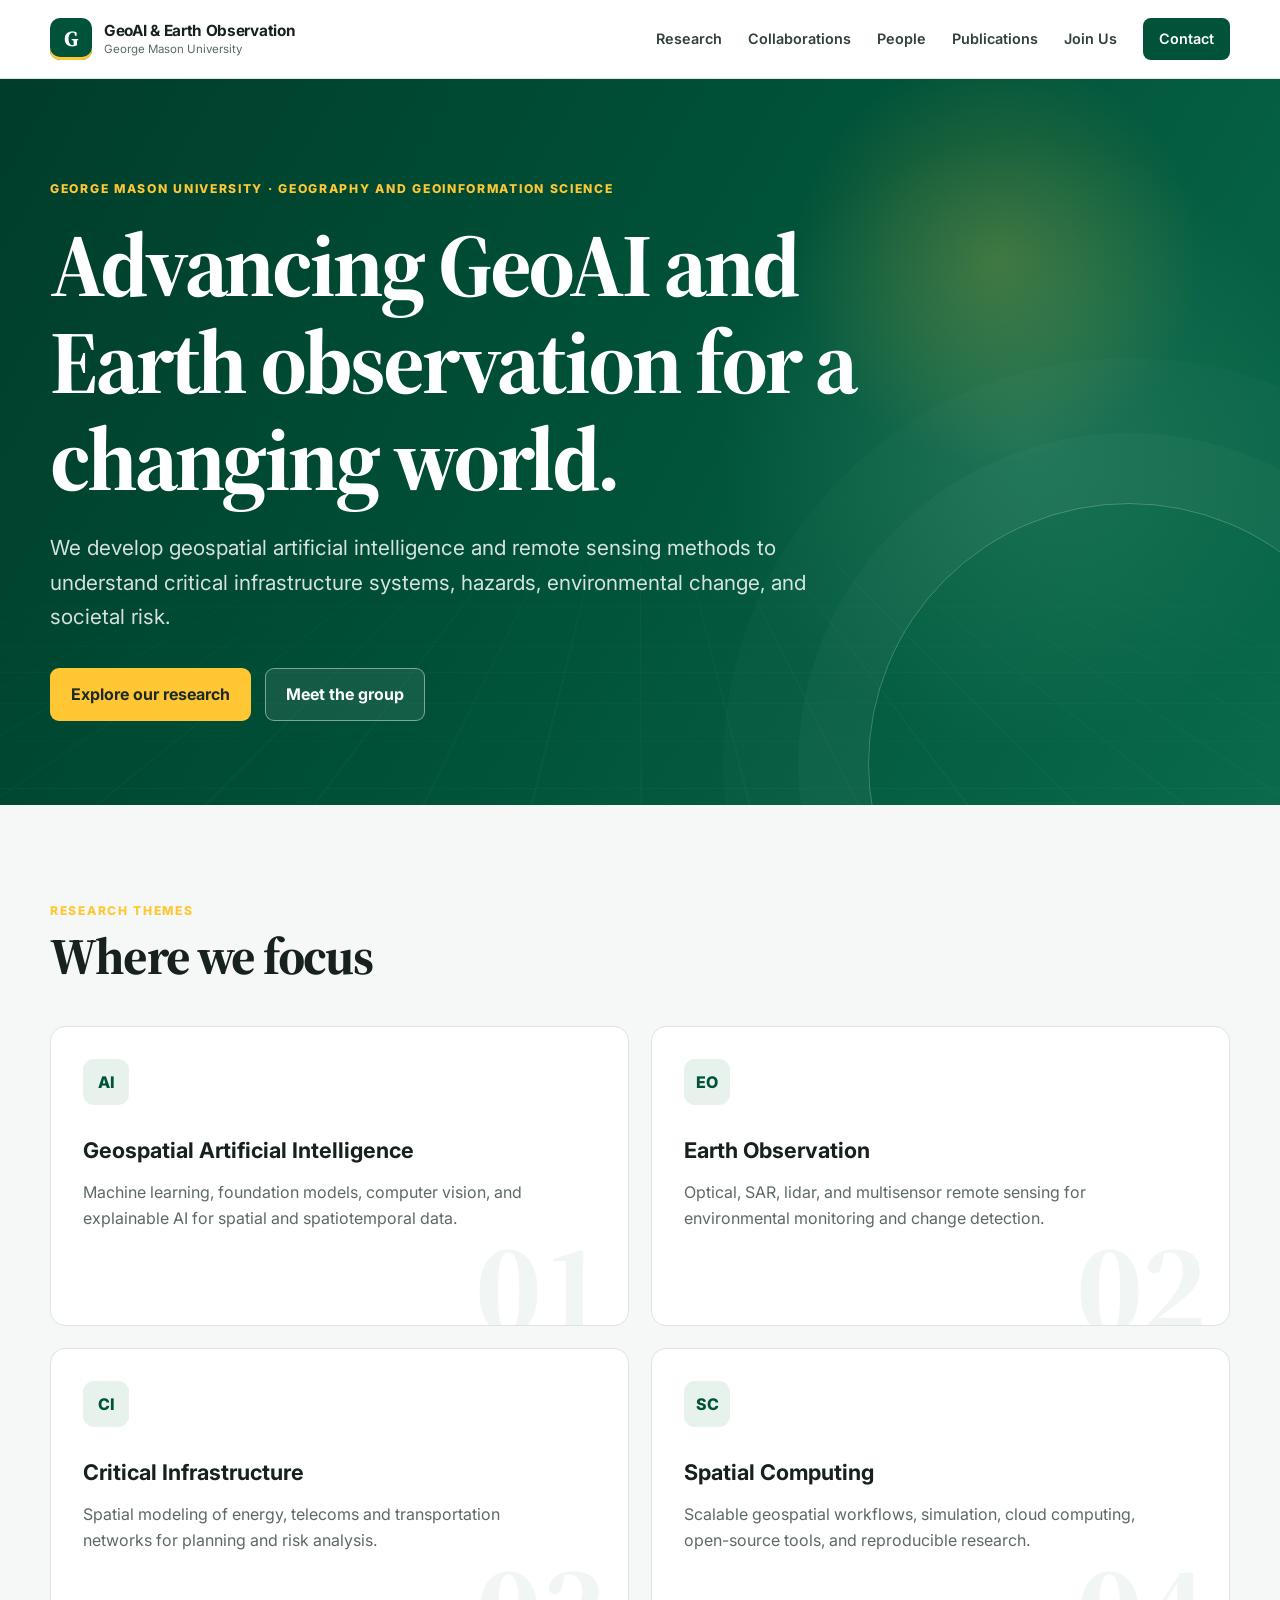
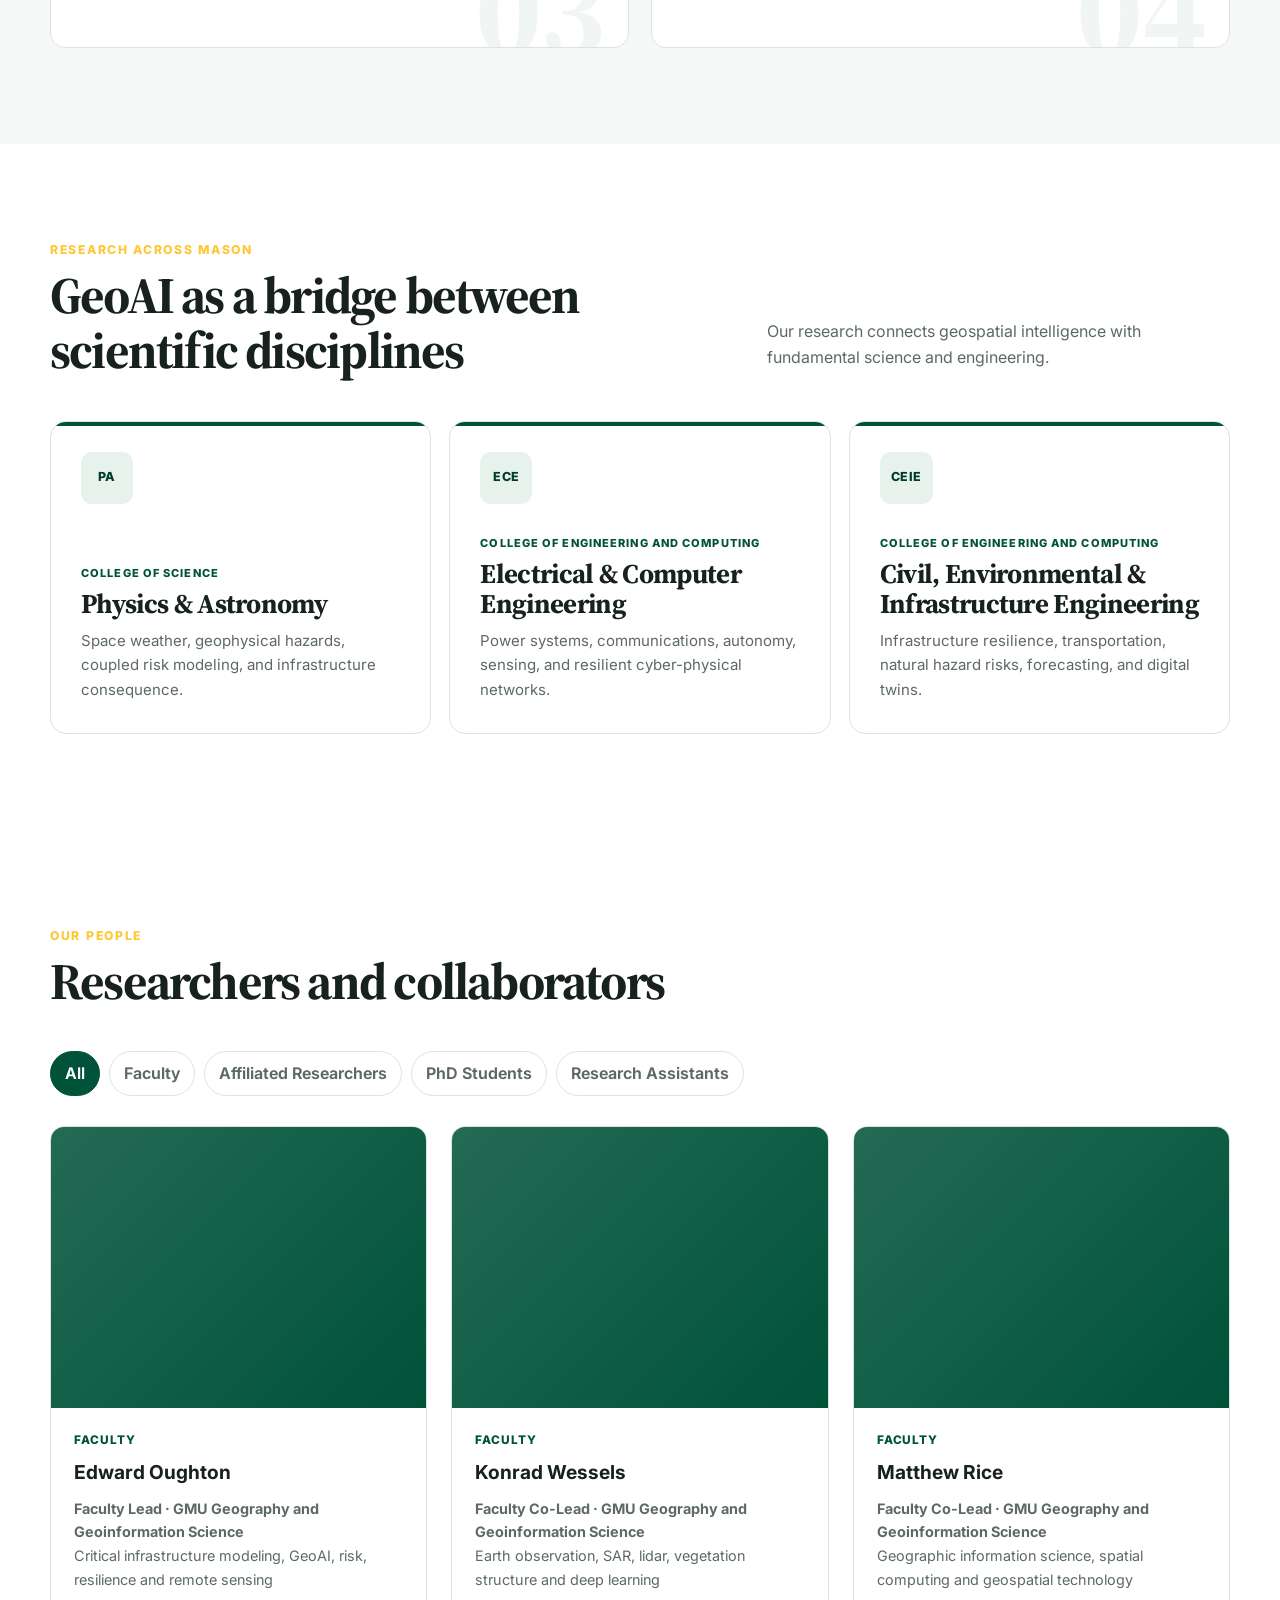
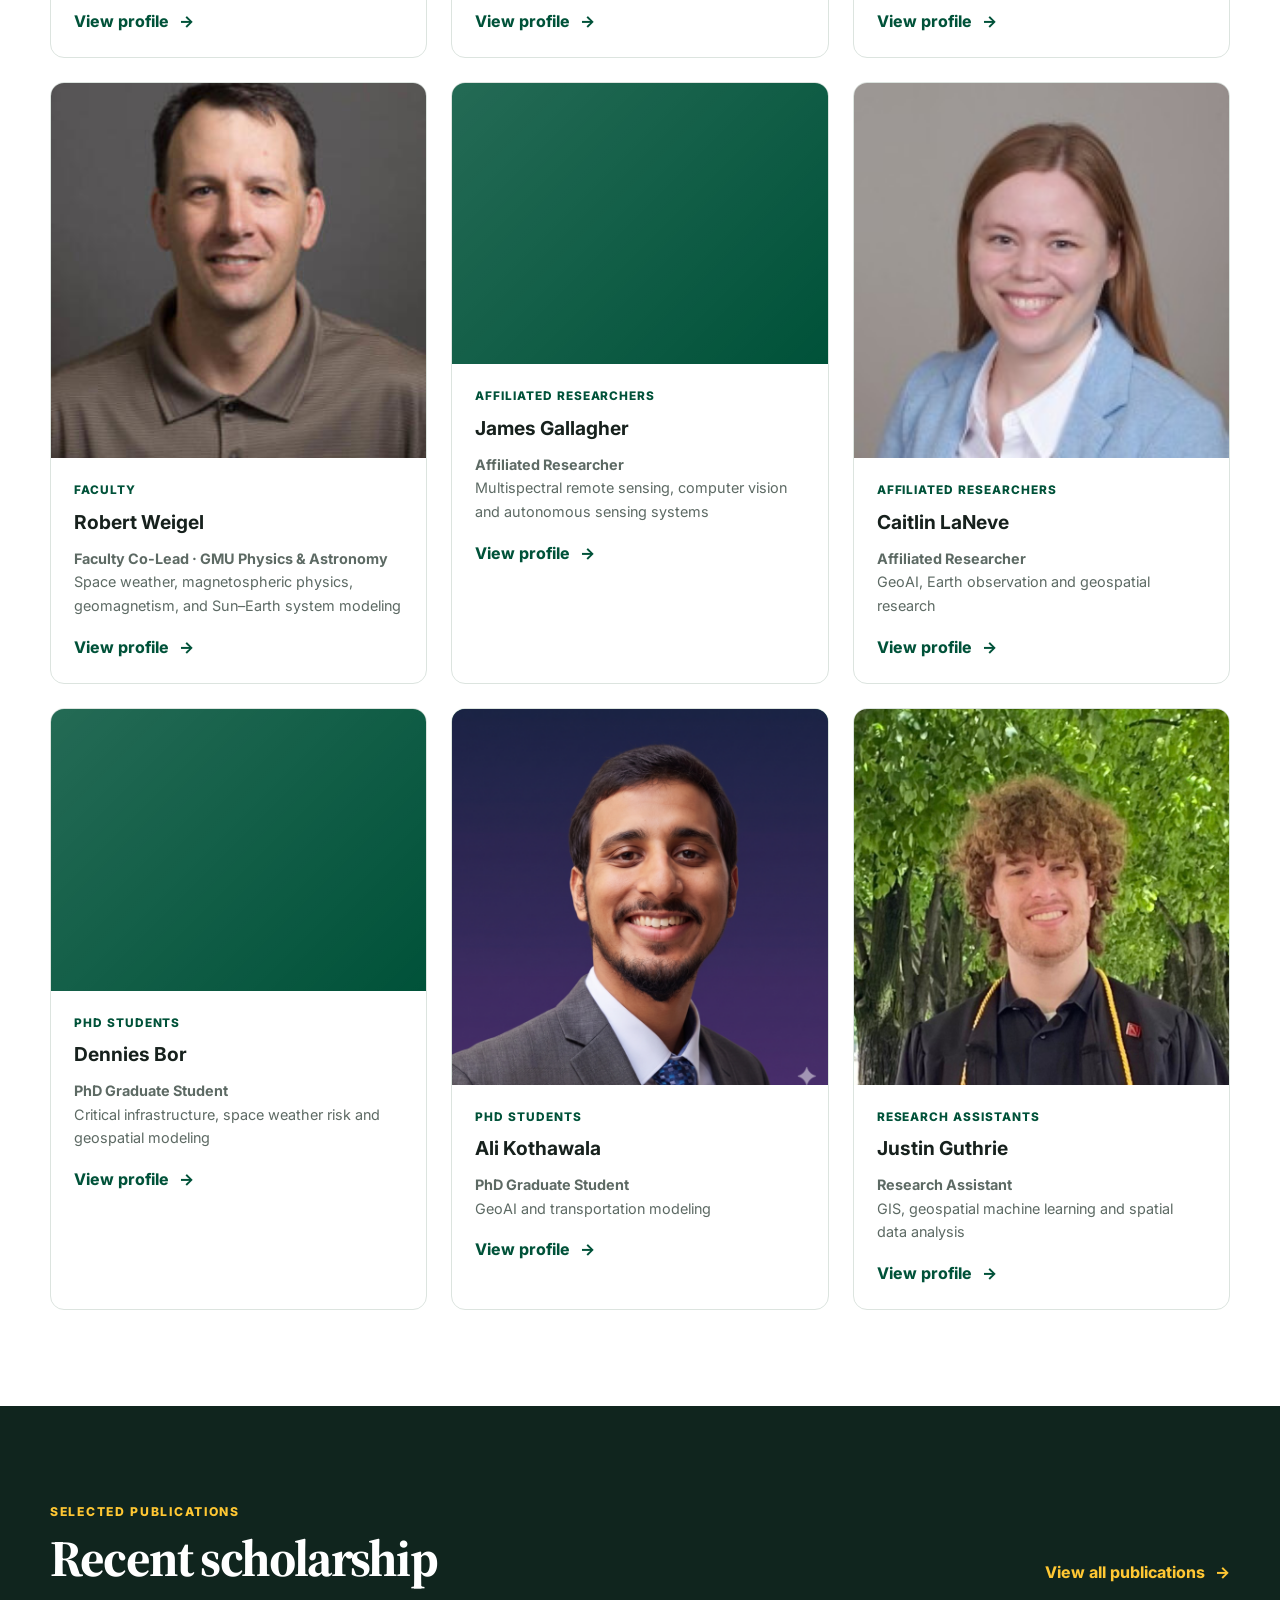
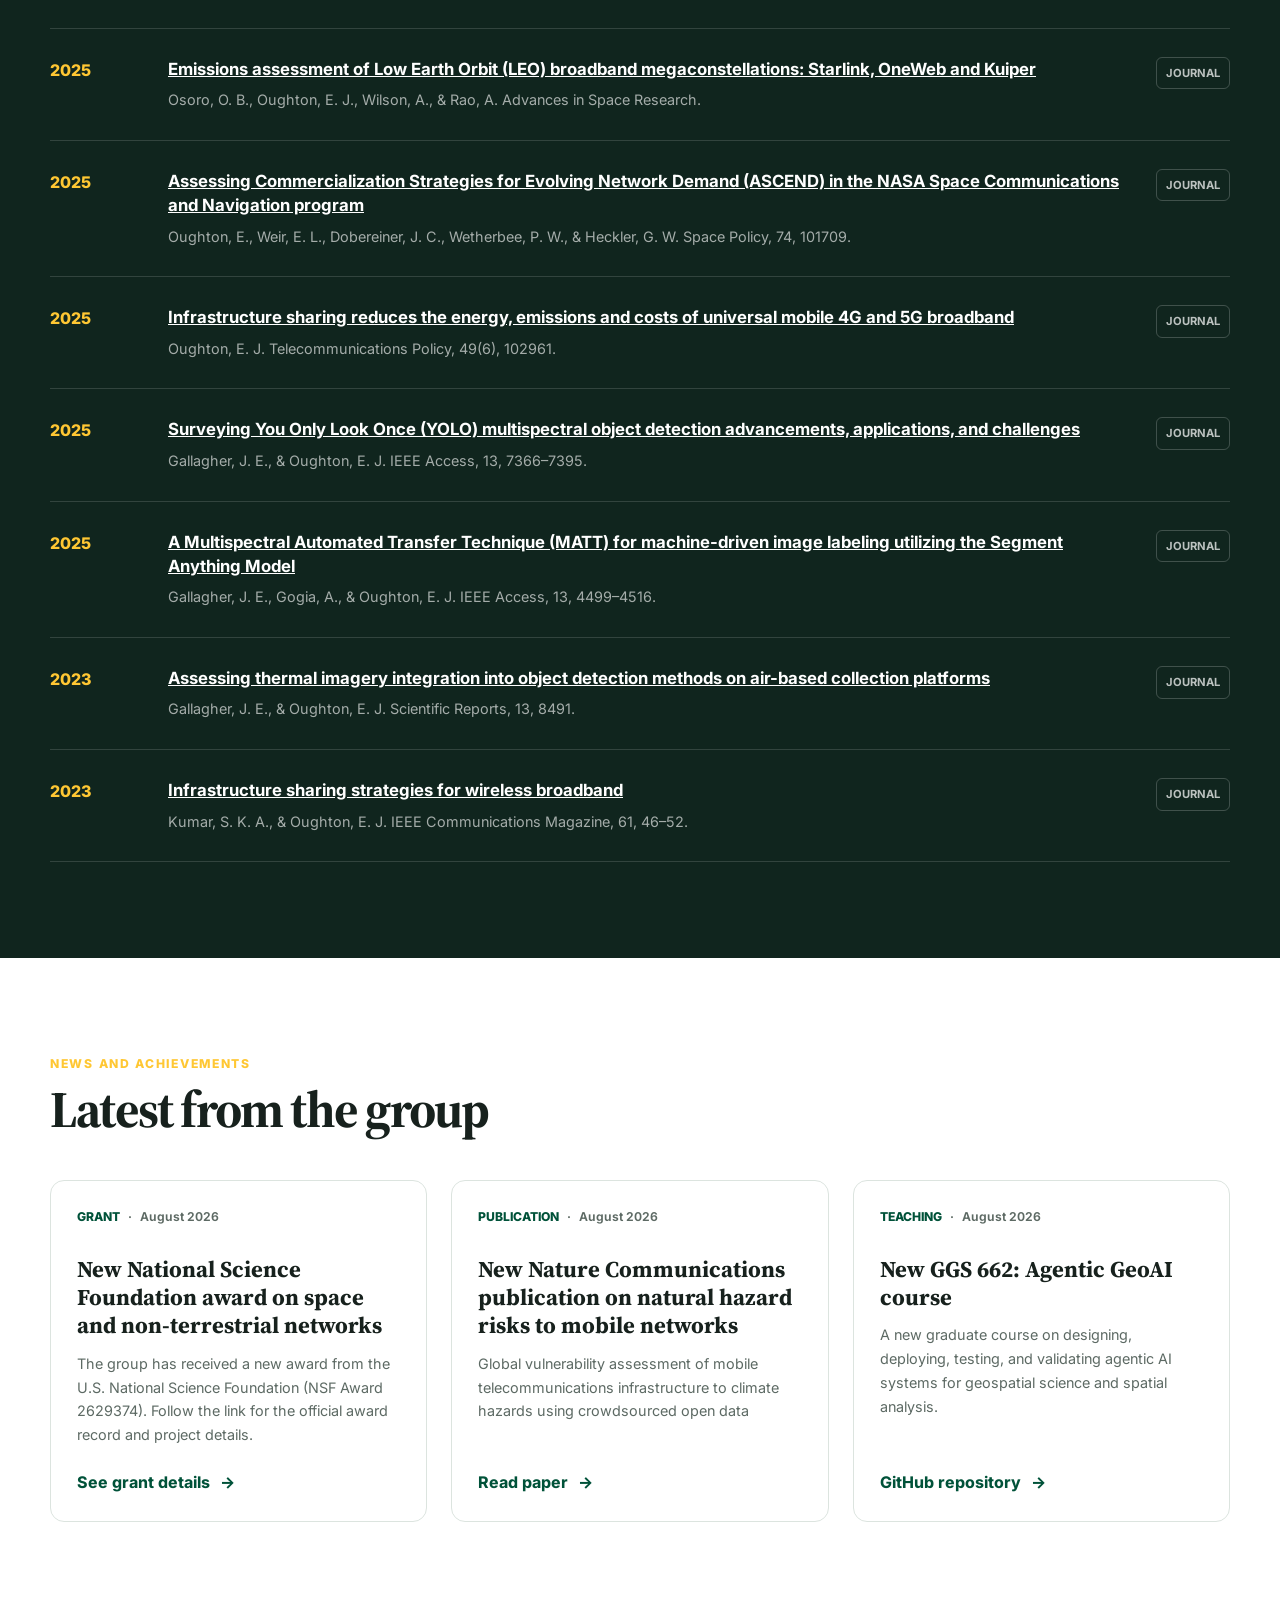
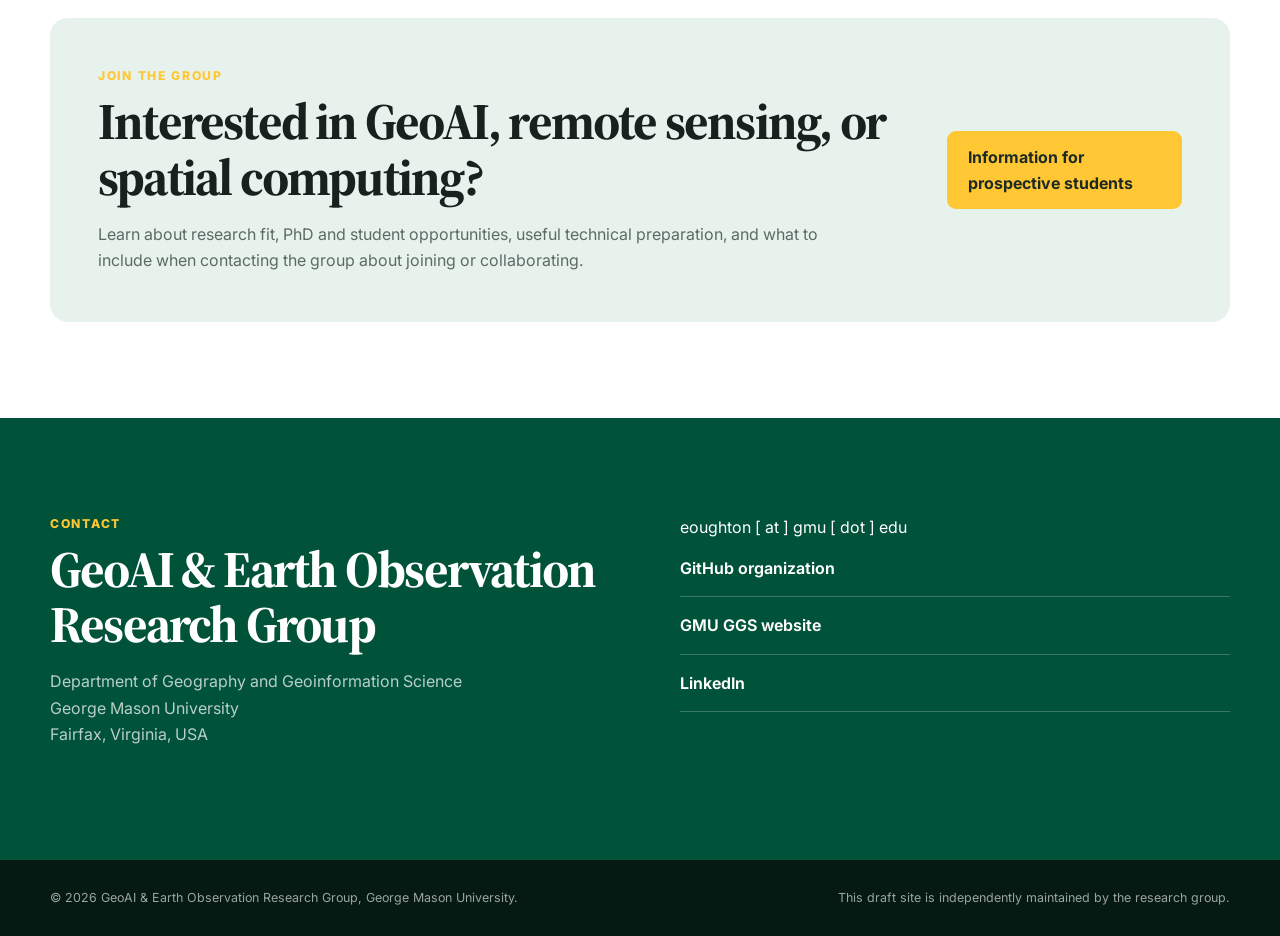
==== index.html @ 23104df9 "Add contents" ====
<!doctype html>
<html lang="en">
<head>
  <meta charset="utf-8">
  <meta name="viewport" content="width=device-width, initial-scale=1">
  <meta name="description" content="The GeoAI and Earth Observation Research Group at George Mason University develops geospatial artificial intelligence and remote sensing methods for societally important challenges.">
  <meta name="theme-color" content="#005239">
  <title>GMU GeoAI & Earth Observation Research Group</title>
  <link rel="preconnect" href="https://fonts.googleapis.com">
  <link rel="preconnect" href="https://fonts.gstatic.com" crossorigin>
  <link href="https://fonts.googleapis.com/css2?family=Inter:wght@400;500;600;700;800&family=Source+Serif+4:opsz,wght@8..60,600;8..60,700&display=swap" rel="stylesheet">
  <link rel="stylesheet" href="assets/css/styles.css">
  <script defer src="assets/js/data.js"></script>
  <script defer src="assets/js/main.js"></script>
</head>
<body>
  <a class="skip-link" href="#main-content">Skip to content</a>

  <header class="site-header">
    <div class="container nav-wrap">
      <a class="brand" href="#top" aria-label="GeoAI and Earth Observation Research Group home">
        <span class="brand-mark" aria-hidden="true">G</span>
        <span class="brand-text">
          <strong>GeoAI & Earth Observation</strong>
          <small>George Mason University</small>
        </span>
      </a>

      <button class="menu-button" aria-expanded="false" aria-controls="site-navigation">
        <span class="sr-only">Toggle navigation</span>
        <span></span><span></span><span></span>
      </button>

      <nav id="site-navigation" class="site-nav" aria-label="Primary navigation">
        <a href="#research">Research</a>
        <a href="#collaborations">Collaborations</a>
        <a href="#people">People</a>
        <a href="#publications">Publications</a>
        <a href="join.html">Join Us</a>
        <a class="nav-cta" href="#contact">Contact</a>
      </nav>
    </div>
  </header>

  <main id="main-content">
    <section id="top" class="hero">
      <div class="hero-grid"></div>
      <div class="container hero-content">
        <div class="eyebrow">George Mason University · Geography and Geoinformation Science</div>
        <h1>Advancing GeoAI and Earth observation for a changing world.</h1>
        <p class="hero-copy">
          We develop geospatial artificial intelligence and remote sensing methods
          to understand critical infrastructure systems, hazards, environmental change, and societal risk.
        </p>
        <div class="hero-actions">
          <a class="button button-primary" href="#research">Explore our research</a>
          <a class="button button-secondary" href="#people">Meet the group</a>
        </div>
      </div>
    </section>

    <section id="research" class="section section-tinted">
      <div class="container">
        <div class="section-heading">
          <div>
            <div class="section-kicker">Research themes</div>
            <h2>Where we focus</h2>
          </div>
        </div>
        <div class="card-grid research-grid" id="research-grid"></div>
      </div>
    </section>

    <section id="collaborations" class="section collaboration-gateway">
      <div class="container">
        <div class="section-heading">
          <div>
            <div class="section-kicker">Research across Mason</div>
            <h2>GeoAI as a bridge between scientific disciplines</h2>
          </div>
          <p>Our research connects geospatial intelligence with fundamental science and engineering.</p>
        </div>
        <div class="collaboration-card-grid">
          <article class="collaboration-card">
            <span class="collaboration-code">PA</span>
            <div><div class="collaboration-overline">College of Science</div><h3>Physics & Astronomy</h3><p>Space weather, geophysical hazards, coupled risk modeling, and infrastructure consequence.</p></div>
          </article>
          <article class="collaboration-card">
            <span class="collaboration-code">ECE</span>
            <div><div class="collaboration-overline">College of Engineering and Computing</div><h3>Electrical & Computer Engineering</h3><p>Power systems, communications, autonomy, sensing, and resilient cyber-physical networks.</p></div>
          </article>
          <article class="collaboration-card">
            <span class="collaboration-code">CEIE</span>
            <div><div class="collaboration-overline">College of Engineering and Computing</div><h3>Civil, Environmental & Infrastructure Engineering</h3><p>Infrastructure resilience, transportation, natural hazard risks, forecasting, and digital twins.</p></div>
          </article>
        </div>
      </div>
    </section>

    <section id="people" class="section">
      <div class="container">
        <div class="section-heading">
          <div>
            <div class="section-kicker">Our people</div>
            <h2>Researchers and collaborators</h2>
          </div>
        </div>
        <div class="filter-row" id="people-filters" aria-label="Filter people"></div>
        <div class="people-grid" id="people-grid"></div>
      </div>
    </section>

    <section id="publications" class="section section-dark">
      <div class="container">
        <div class="section-heading section-heading-light">
          <div>
            <div class="section-kicker">Selected publications</div>
            <h2>Recent scholarship</h2>
          </div>
          <a class="text-link light-link" href="#">View all publications <span aria-hidden="true">→</span></a>
        </div>
        <div class="publication-list" id="publication-list"></div>
      </div>
    </section>

    <section id="news" class="section">
      <div class="container">
        <div class="section-heading">
          <div>
            <div class="section-kicker">News and achievements</div>
            <h2>Latest from the group</h2>
          </div>
        </div>
        <div class="news-grid" id="news-grid"></div>
      </div>
    </section>

    <section id="opportunities" class="section opportunity-section">
      <div class="container opportunity-card">
        <div>
          <div class="section-kicker">Join the group</div>
          <h2>Interested in GeoAI, remote sensing, or spatial computing?</h2>
          <p>
            Learn about research fit, PhD and student opportunities, useful technical preparation, and what to include
            when contacting the group about joining or collaborating.
          </p>
        </div>
        <a class="button button-primary" href="join.html">Information for prospective students</a>
      </div>
    </section>

    <section id="contact" class="section contact-section">
      <div class="container contact-grid">
        <div>
          <div class="section-kicker">Contact</div>
          <h2>GeoAI & Earth Observation Research Group</h2>
          <p>Department of Geography and Geoinformation Science<br>George Mason University<br>Fairfax, Virginia, USA</p>
        </div>
        <div class="contact-links">
          <span>eoughton [ at ] gmu [ dot ] edu</span>
          <a href="https://github.com/geoai-earth-observation-research-group">GitHub organization</a>
          <a href="https://science.gmu.edu/academics/departments-units/geography-geoinformation-science">GMU GGS website</a>
          <a href="https://www.linkedin.com/in/edwardoughton">LinkedIn</a>
        </div>
      </div>
    </section>
  </main>

  <footer class="site-footer">
    <div class="container footer-wrap">
      <p>© <span id="current-year"></span> GeoAI & Earth Observation Research Group, George Mason University.</p>
      <p>This draft site is independently maintained by the research group.</p>
    </div>
  </footer>
</body>
</html>
---- assets/css/styles.css ----
:root {
  --mason-green: #005239;
  --mason-green-deep: #003d2b;
  --mason-green-light: #e7f2ed;
  --mason-gold: #ffc733;
  --ink: #17211d;
  --muted: #5d6a64;
  --line: #dce4df;
  --surface: #ffffff;
  --surface-soft: #f5f8f6;
  --dark: #10251e;
  --max-width: 1180px;
  --shadow: 0 18px 55px rgba(16, 37, 30, 0.10);
}

* { box-sizing: border-box; }

html {
  scroll-behavior: smooth;
  scroll-padding-top: 88px;
}

body {
  margin: 0;
  color: var(--ink);
  background: var(--surface);
  font-family: "Inter", system-ui, -apple-system, BlinkMacSystemFont, "Segoe UI", sans-serif;
  line-height: 1.65;
}

body.menu-open { overflow: hidden; }

a { color: inherit; }

img {
  display: block;
  max-width: 100%;
}

button, input, textarea, select { font: inherit; }

.container {
  width: min(calc(100% - 40px), var(--max-width));
  margin-inline: auto;
}

.sr-only {
  position: absolute;
  width: 1px;
  height: 1px;
  padding: 0;
  margin: -1px;
  overflow: hidden;
  clip: rect(0, 0, 0, 0);
  white-space: nowrap;
  border: 0;
}

.skip-link {
  position: fixed;
  top: 12px;
  left: 12px;
  z-index: 1000;
  transform: translateY(-160%);
  padding: 10px 14px;
  background: var(--mason-gold);
  color: var(--ink);
  font-weight: 700;
  text-decoration: none;
  border-radius: 6px;
}

.skip-link:focus { transform: translateY(0); }

.site-header {
  position: sticky;
  top: 0;
  z-index: 100;
  border-bottom: 1px solid rgba(220, 228, 223, 0.85);
  background: rgba(255, 255, 255, 0.94);
  backdrop-filter: blur(14px);
}

.nav-wrap {
  min-height: 78px;
  display: flex;
  align-items: center;
  justify-content: space-between;
  gap: 24px;
}

.brand {
  display: inline-flex;
  align-items: center;
  gap: 12px;
  text-decoration: none;
}

.brand-mark {
  width: 42px;
  height: 42px;
  display: grid;
  place-items: center;
  border-radius: 10px;
  color: white;
  background: var(--mason-green);
  font-family: "Source Serif 4", Georgia, serif;
  font-weight: 700;
  font-size: 1.35rem;
  box-shadow: inset 0 -3px 0 var(--mason-gold);
}

.brand-text {
  display: flex;
  flex-direction: column;
  line-height: 1.15;
}

.brand-text strong {
  font-size: 0.96rem;
  letter-spacing: -0.02em;
}

.brand-text small {
  margin-top: 4px;
  color: var(--muted);
  font-size: 0.72rem;
}

.site-nav {
  display: flex;
  align-items: center;
  gap: 26px;
}

.site-nav a {
  color: #314039;
  font-size: 0.9rem;
  font-weight: 600;
  text-decoration: none;
}

.site-nav a:hover,
.site-nav a:focus-visible { color: var(--mason-green); }

.site-nav .nav-cta {
  padding: 9px 16px;
  color: white;
  border-radius: 8px;
  background: var(--mason-green);
}

.menu-button {
  display: none;
  width: 44px;
  height: 44px;
  padding: 10px;
  border: 0;
  background: transparent;
  cursor: pointer;
}

.menu-button span:not(.sr-only) {
  display: block;
  height: 2px;
  margin: 5px 0;
  background: var(--ink);
}

.hero {
  position: relative;
  min-height: 680px;
  display: grid;
  align-items: center;
  overflow: hidden;
  color: white;
  background:
    radial-gradient(circle at 78% 25%, rgba(255, 199, 51, 0.22), transparent 18%),
    radial-gradient(circle at 80% 50%, rgba(100, 183, 144, 0.23), transparent 28%),
    linear-gradient(120deg, #003d2b 0%, #005239 50%, #0a6a4b 100%);
}

.hero-grid {
  position: absolute;
  inset: 0;
  opacity: 0.16;
  background-image:
    linear-gradient(rgba(255,255,255,.16) 1px, transparent 1px),
    linear-gradient(90deg, rgba(255,255,255,.16) 1px, transparent 1px);
  background-size: 64px 64px;
  transform: perspective(700px) rotateX(58deg) scale(1.7) translateY(18%);
  transform-origin: center bottom;
}

.hero::after {
  content: "";
  position: absolute;
  width: 520px;
  height: 520px;
  right: -110px;
  bottom: -220px;
  border: 1px solid rgba(255,255,255,.24);
  border-radius: 50%;
  box-shadow:
    0 0 0 70px rgba(255,255,255,.025),
    0 0 0 145px rgba(255,255,255,.018);
}

.hero-content {
  position: relative;
  z-index: 2;
  padding-block: 100px 84px;
}

.eyebrow,
.section-kicker {
  color: var(--mason-gold);
  font-size: 0.76rem;
  font-weight: 800;
  letter-spacing: 0.14em;
  text-transform: uppercase;
}

.hero h1,
.section h2 {
  font-family: "Source Serif 4", Georgia, serif;
  letter-spacing: -0.035em;
  line-height: 1.08;
}

.hero h1 {
  max-width: 830px;
  margin: 18px 0 24px;
  font-size: clamp(3rem, 7vw, 5.8rem);
}

.hero-copy {
  max-width: 760px;
  margin: 0;
  color: rgba(255,255,255,.84);
  font-size: clamp(1.05rem, 2vw, 1.3rem);
}

.hero-actions {
  display: flex;
  flex-wrap: wrap;
  gap: 14px;
  margin-top: 34px;
}

.button {
  display: inline-flex;
  align-items: center;
  justify-content: center;
  min-height: 48px;
  padding: 12px 20px;
  border: 1px solid transparent;
  border-radius: 9px;
  font-weight: 700;
  text-decoration: none;
  transition: transform .2s ease, box-shadow .2s ease, background .2s ease;
}

.button:hover {
  transform: translateY(-2px);
  box-shadow: 0 12px 30px rgba(0,0,0,.16);
}

.button-primary {
  color: #1d2a25;
  background: var(--mason-gold);
}

.button-secondary {
  color: white;
  border-color: rgba(255,255,255,.45);
  background: rgba(255,255,255,.08);
}

.hero-stats {
  max-width: 760px;
  display: grid;
  grid-template-columns: repeat(3, 1fr);
  gap: 1px;
  margin: 64px 0 0;
  overflow: hidden;
  border: 1px solid rgba(255,255,255,.22);
  border-radius: 12px;
  background: rgba(255,255,255,.18);
}

.stat {
  padding: 18px 20px;
  background: rgba(0,61,43,.62);
}

.stat dt {
  color: rgba(255,255,255,.68);
  font-size: 0.75rem;
  text-transform: uppercase;
  letter-spacing: .08em;
}

.stat dd {
  margin: 2px 0 0;
  font-size: 1.3rem;
  font-weight: 800;
}

.section { padding: 96px 0; }

.section h2 {
  margin: 8px 0 0;
  font-size: clamp(2.1rem, 4vw, 3.4rem);
}

.intro-section { padding-block: 86px; }

.intro-grid {
  display: grid;
  grid-template-columns: 1.05fr .95fr;
  gap: 90px;
  align-items: start;
}

.intro-copy {
  color: var(--muted);
  font-size: 1.05rem;
}

.intro-copy p:first-child {
  margin-top: 8px;
  color: var(--ink);
  font-weight: 600;
}

.section-tinted { background: var(--surface-soft); }

.section-heading {
  display: flex;
  justify-content: space-between;
  align-items: end;
  gap: 50px;
  margin-bottom: 42px;
}

.section-heading > p {
  max-width: 500px;
  margin: 0 0 8px;
  color: var(--muted);
}

.card-grid {
  display: grid;
  grid-template-columns: repeat(2, 1fr);
  gap: 22px;
}

.research-card {
  position: relative;
  min-height: 300px;
  padding: 32px;
  overflow: hidden;
  border: 1px solid var(--line);
  border-radius: 15px;
  background: white;
  transition: transform .2s ease, box-shadow .2s ease, border-color .2s ease;
}

.research-card:hover {
  transform: translateY(-4px);
  border-color: #b7cac0;
  box-shadow: var(--shadow);
}

.research-card::after {
  content: attr(data-index);
  position: absolute;
  right: 22px;
  bottom: -26px;
  color: rgba(0,82,57,.055);
  font-family: "Source Serif 4", Georgia, serif;
  font-size: 8rem;
  font-weight: 700;
  line-height: 1;
}

.research-icon {
  width: 46px;
  height: 46px;
  display: grid;
  place-items: center;
  border-radius: 11px;
  color: var(--mason-green);
  background: var(--mason-green-light);
  font-weight: 800;
}

.research-card h3 {
  margin: 28px 0 10px;
  font-size: 1.35rem;
}

.research-card p {
  max-width: 90%;
  margin: 0;
  color: var(--muted);
}

.featured-project {
  color: white;
  background: var(--dark);
}

.project-layout {
  display: grid;
  grid-template-columns: 1fr 1fr;
  gap: 90px;
  align-items: center;
}

.project-visual {
  position: relative;
  aspect-ratio: 1 / .78;
  min-height: 390px;
  overflow: hidden;
  border: 1px solid rgba(255,255,255,.15);
  border-radius: 20px;
  background:
    linear-gradient(rgba(255,255,255,.05) 1px, transparent 1px),
    linear-gradient(90deg, rgba(255,255,255,.05) 1px, transparent 1px),
    radial-gradient(circle at 50% 55%, #0a6a4b, #061a14 60%);
  background-size: 34px 34px, 34px 34px, auto;
}

.earth-disc {
  position: absolute;
  width: 230px;
  height: 230px;
  left: 50%;
  top: 54%;
  transform: translate(-50%, -50%);
  border-radius: 50%;
  background:
    radial-gradient(circle at 35% 30%, rgba(255,255,255,.45), transparent 5%),
    radial-gradient(circle at 60% 40%, #62a985 0 12%, transparent 13%),
    radial-gradient(circle at 38% 60%, #82b59c 0 16%, transparent 17%),
    radial-gradient(circle at 50% 50%, #265f4b, #0c3e2d 70%);
  box-shadow:
    inset -30px -20px 50px rgba(0,0,0,.4),
    0 0 60px rgba(80,190,135,.25);
}

.orbit {
  position: absolute;
  left: 50%;
  top: 54%;
  border: 1px solid rgba(255,199,51,.68);
  border-radius: 50%;
}

.orbit-one {
  width: 360px;
  height: 160px;
  transform: translate(-50%, -50%) rotate(-20deg);
}

.orbit-two {
  width: 370px;
  height: 170px;
  transform: translate(-50%, -50%) rotate(62deg);
  border-color: rgba(255,255,255,.35);
}

.data-node {
  position: absolute;
  width: 12px;
  height: 12px;
  border: 3px solid var(--mason-gold);
  border-radius: 50%;
  background: white;
  box-shadow: 0 0 18px var(--mason-gold);
}

.node-one { left: 22%; top: 33%; }
.node-two { right: 20%; top: 30%; }
.node-three { right: 31%; bottom: 19%; }

.project-copy h2 { margin-bottom: 24px; }

.project-copy p {
  color: rgba(255,255,255,.74);
  font-size: 1.05rem;
}

.tag-list {
  display: flex;
  flex-wrap: wrap;
  gap: 9px;
  padding: 0;
  margin: 28px 0;
  list-style: none;
}

.tag-list li {
  padding: 7px 10px;
  border: 1px solid rgba(255,255,255,.2);
  border-radius: 999px;
  color: rgba(255,255,255,.8);
  font-size: .78rem;
  font-weight: 600;
}

.text-link {
  display: inline-flex;
  gap: 10px;
  align-items: center;
  color: var(--mason-green);
  font-weight: 750;
  text-decoration: none;
}

.project-copy .text-link,
.light-link { color: var(--mason-gold); }

.filter-row {
  display: flex;
  flex-wrap: wrap;
  gap: 9px;
  margin-bottom: 30px;
}

.filter-button {
  padding: 8px 14px;
  border: 1px solid var(--line);
  border-radius: 999px;
  color: var(--muted);
  background: white;
  font-weight: 650;
  cursor: pointer;
}

.filter-button.active,
.filter-button:hover {
  color: white;
  border-color: var(--mason-green);
  background: var(--mason-green);
}

.people-grid {
  display: grid;
  grid-template-columns: repeat(3, 1fr);
  gap: 24px;
}

.person-card {
  overflow: hidden;
  border: 1px solid var(--line);
  border-radius: 14px;
  background: white;
}

.person-image {
  aspect-ratio: 4 / 3;
  display: grid;
  place-items: center;
  color: rgba(255,255,255,.9);
  background:
    linear-gradient(135deg, rgba(255,255,255,.14), transparent),
    var(--mason-green);
  font-family: "Source Serif 4", Georgia, serif;
  font-size: 3.2rem;
  font-weight: 700;
}

.person-image img {
  width: 100%;
  height: 100%;
  object-fit: cover;
  object-position: center;
}

.person-image.image-fallback {
  color: rgba(255,255,255,.9);
}

.person-body { padding: 23px; }

.person-role {
  color: var(--mason-green);
  font-size: .74rem;
  font-weight: 800;
  letter-spacing: .08em;
  text-transform: uppercase;
}

.person-card h3 {
  margin: 6px 0 8px;
  font-size: 1.2rem;
}

.person-card p {
  margin: 0 0 16px;
  color: var(--muted);
  font-size: .9rem;
}

.section-dark {
  color: white;
  background: var(--dark);
}

.section-heading-light > p { color: rgba(255,255,255,.65); }

.publication-list {
  border-top: 1px solid rgba(255,255,255,.14);
}

.publication-item {
  display: grid;
  grid-template-columns: 90px 1fr auto;
  gap: 28px;
  align-items: start;
  padding: 28px 0;
  border-bottom: 1px solid rgba(255,255,255,.14);
}

.publication-year {
  color: var(--mason-gold);
  font-weight: 800;
}

.publication-item h3 {
  margin: 0 0 7px;
  font-size: 1.05rem;
  line-height: 1.45;
}

.publication-item p {
  margin: 0;
  color: rgba(255,255,255,.62);
  font-size: .9rem;
}

.publication-type {
  padding: 6px 9px;
  border: 1px solid rgba(255,255,255,.2);
  border-radius: 6px;
  color: rgba(255,255,255,.72);
  font-size: .7rem;
  font-weight: 700;
  text-transform: uppercase;
}

.news-grid {
  display: grid;
  grid-template-columns: repeat(3, 1fr);
  gap: 24px;
}

.news-card {
  display: flex;
  min-height: 300px;
  flex-direction: column;
  padding: 26px;
  border: 1px solid var(--line);
  border-radius: 14px;
  background: white;
}

.news-meta {
  display: flex;
  gap: 8px;
  align-items: center;
  color: var(--muted);
  font-size: .76rem;
  font-weight: 650;
}

.news-type {
  color: var(--mason-green);
  font-weight: 800;
  text-transform: uppercase;
}

.news-card h3 {
  margin: 28px 0 12px;
  font-family: "Source Serif 4", Georgia, serif;
  font-size: 1.42rem;
  line-height: 1.25;
}

.news-card p {
  margin: 0 0 22px;
  color: var(--muted);
  font-size: .9rem;
}

.news-card .text-link { margin-top: auto; }

.opportunity-section {
  padding-top: 0;
}

.opportunity-card {
  display: flex;
  align-items: center;
  justify-content: space-between;
  gap: 50px;
  padding: 48px;
  border-radius: 18px;
  background: var(--mason-green-light);
}

.opportunity-card p {
  max-width: 720px;
  margin-bottom: 0;
  color: var(--muted);
}

.contact-section {
  color: white;
  background: var(--mason-green);
}

.contact-grid {
  display: grid;
  grid-template-columns: 1fr 1fr;
  gap: 80px;
}

.contact-section .section-kicker { color: var(--mason-gold); }

.contact-section p { color: rgba(255,255,255,.72); }

.contact-links {
  display: grid;
  align-content: start;
}

.contact-links a {
  padding: 15px 0;
  border-bottom: 1px solid rgba(255,255,255,.22);
  color: white;
  font-weight: 650;
  text-decoration: none;
}

.site-footer {
  padding: 28px 0;
  color: rgba(255,255,255,.6);
  background: #061a14;
  font-size: .78rem;
}

.footer-wrap {
  display: flex;
  justify-content: space-between;
  gap: 24px;
}

.footer-wrap p { margin: 0; }

:focus-visible {
  outline: 3px solid var(--mason-gold);
  outline-offset: 3px;
}

@media (max-width: 900px) {
  .menu-button { display: block; }

  .site-nav {
    position: fixed;
    inset: 78px 0 auto 0;
    display: none;
    height: calc(100vh - 78px);
    padding: 28px 20px;
    flex-direction: column;
    align-items: stretch;
    gap: 8px;
    background: white;
  }

  .site-nav.open { display: flex; }

  .site-nav a {
    padding: 13px 12px;
    border-bottom: 1px solid var(--line);
    font-size: 1rem;
  }

  .site-nav .nav-cta {
    margin-top: 10px;
    text-align: center;
  }

  .intro-grid,
  .project-layout,
  .contact-grid {
    grid-template-columns: 1fr;
    gap: 46px;
  }

  .people-grid,
  .news-grid {
    grid-template-columns: repeat(2, 1fr);
  }

  .project-visual { min-height: 340px; }
}

@media (max-width: 680px) {
  .container { width: min(calc(100% - 28px), var(--max-width)); }

  .brand-text strong { font-size: .82rem; }
  .brand-text small { font-size: .64rem; }

  .hero { min-height: auto; }
  .hero-content { padding-block: 86px 64px; }
  .hero h1 { font-size: clamp(2.65rem, 14vw, 4.1rem); }
  .hero-stats { grid-template-columns: 1fr; }
  .stat { padding: 13px 16px; }

  .section { padding: 70px 0; }

  .section-heading {
    align-items: start;
    flex-direction: column;
    gap: 18px;
    margin-bottom: 30px;
  }

  .card-grid,
  .people-grid,
  .news-grid {
    grid-template-columns: 1fr;
  }

  .research-card { min-height: 260px; }

  .project-visual { min-height: 300px; }
  .earth-disc { width: 170px; height: 170px; }
  .orbit-one { width: 275px; height: 125px; }
  .orbit-two { width: 285px; height: 135px; }

  .publication-item {
    grid-template-columns: 64px 1fr;
    gap: 15px;
  }

  .publication-type {
    grid-column: 2;
    justify-self: start;
  }

  .opportunity-card {
    align-items: stretch;
    flex-direction: column;
    padding: 30px 24px;
  }

  .footer-wrap {
    flex-direction: column;
    gap: 8px;
  }
}

@media (prefers-reduced-motion: reduce) {
  html { scroll-behavior: auto; }
  *, *::before, *::after {
    animation-duration: .01ms !important;
    animation-iteration-count: 1 !important;
    transition-duration: .01ms !important;
  }
}


/* Join Us page */
.subpage-hero {
  position: relative;
  overflow: hidden;
  color: white;
  background: linear-gradient(120deg, var(--mason-green-deep), var(--mason-green));
}

.subpage-hero::after {
  content: "";
  position: absolute;
  width: 420px;
  height: 420px;
  right: -130px;
  bottom: -260px;
  border: 1px solid rgba(255,255,255,.2);
  border-radius: 50%;
  box-shadow: 0 0 0 72px rgba(255,255,255,.025), 0 0 0 145px rgba(255,255,255,.018);
}

.subpage-hero-inner { position: relative; z-index: 1; padding: 92px 0 88px; }
.subpage-hero h1 {
  max-width: 820px;
  margin: 14px 0 20px;
  font-family: "Source Serif 4", Georgia, serif;
  font-size: clamp(3rem, 7vw, 5.4rem);
  line-height: 1.04;
  letter-spacing: -.04em;
}
.subpage-hero p { max-width: 790px; margin: 0; color: rgba(255,255,255,.8); font-size: 1.16rem; }

.join-layout { display: grid; grid-template-columns: .8fr 1.2fr; gap: 80px; align-items: start; }
.join-layout h2, .prospective-note h2, .faq-heading h2 {
  margin: 8px 0 0;
  font-family: "Source Serif 4", Georgia, serif;
  font-size: clamp(2rem, 4vw, 3.2rem);
  line-height: 1.08;
  letter-spacing: -.035em;
}
.join-copy > p { margin-top: 4px; font-size: 1.06rem; color: var(--muted); }
.numbered-themes { margin: 26px 0 0; padding: 0; list-style: none; counter-reset: themes; }
.numbered-themes li { position: relative; padding: 20px 0 20px 58px; border-top: 1px solid var(--line); counter-increment: themes; }
.numbered-themes li:last-child { border-bottom: 1px solid var(--line); }
.numbered-themes li::before {
  content: counter(themes, decimal-leading-zero);
  position: absolute; left: 0; top: 19px; color: var(--mason-green); font-weight: 800; font-size: .78rem;
}

.prospective-note { display: grid; grid-template-columns: 1fr .95fr; gap: 70px; align-items: start; }
.prospective-note > div:first-child > p { color: var(--muted); max-width: 620px; }
.contact-checklist { padding: 30px; border: 1px solid #cbdcd3; border-radius: 15px; background: white; box-shadow: var(--shadow); }
.contact-checklist h3 { margin-top: 0; }
.contact-checklist ul { padding-left: 20px; margin: 0 0 26px; color: var(--muted); }
.contact-checklist li { margin: 8px 0; }

.faq-layout { display: grid; grid-template-columns: .72fr 1.28fr; gap: 78px; align-items: start; }
.faq-heading { position: sticky; top: 110px; }
.faq-heading > p { color: var(--muted); }
.faq-list { border-top: 1px solid var(--line); }
.faq-list details { border-bottom: 1px solid var(--line); }
.faq-list summary { position: relative; padding: 24px 46px 24px 0; cursor: pointer; font-weight: 750; list-style: none; }
.faq-list summary::-webkit-details-marker { display: none; }
.faq-list summary::after { content: "+"; position: absolute; right: 4px; top: 20px; color: var(--mason-green); font-size: 1.5rem; font-weight: 500; }
.faq-list details[open] summary::after { content: "–"; }
.faq-list details p { max-width: 780px; margin: -4px 50px 25px 0; color: var(--muted); }

.join-cta-section { padding-top: 0; }
.join-actions { display: flex; flex-wrap: wrap; gap: 10px; }
.button-outline-dark { border-color: #aabfb4; color: var(--mason-green-deep); background: transparent; }

@media (max-width: 900px) {
  .join-layout, .prospective-note, .faq-layout { grid-template-columns: 1fr; gap: 42px; }
  .faq-heading { position: static; }
}

@media (max-width: 680px) {
  .subpage-hero-inner { padding: 72px 0 68px; }
  .contact-checklist { padding: 24px; }
  .numbered-themes li { padding-left: 46px; }
  .join-actions { flex-direction: column; }
}


/* Cross-disciplinary research gateway and collaboration pages */
.collaboration-gateway { background: #fff; }
.collaboration-card-grid { display: grid; grid-template-columns: repeat(3, 1fr); gap: 18px; }
.collaboration-card {
  position: relative; min-height: 310px; display: flex; flex-direction: column; justify-content: space-between; gap: 30px;
  padding: 30px; overflow: hidden; border: 1px solid var(--line); border-radius: 16px; background: var(--surface);
  text-decoration: none;
}
.collaboration-card::before { content: ""; position: absolute; inset: 0 auto auto 0; width: 100%; height: 4px; background: var(--mason-green); }
.collaboration-code {
  width: fit-content; min-width: 52px; height: 52px; display: grid; place-items: center; padding: 0 11px; border-radius: 11px;
  color: var(--mason-green-deep); background: var(--mason-green-light); font-size: .78rem; font-weight: 800; letter-spacing: .04em;
}
.collaboration-overline { color: var(--mason-green); font-size: .69rem; font-weight: 800; letter-spacing: .1em; text-transform: uppercase; }
.collaboration-card h3 { margin: 7px 0 10px; font-family: "Source Serif 4", Georgia, serif; font-size: 1.7rem; line-height: 1.1; letter-spacing: -.025em; }
.collaboration-card p { margin: 0; color: var(--muted); font-size: .94rem; }
.collaboration-arrow { align-self: flex-end; color: var(--mason-green); font-size: 1.5rem; font-weight: 700; }

.collab-hero { position: relative; overflow: hidden; color: white; background: linear-gradient(125deg, #062c20 0%, var(--mason-green) 64%, #086849 100%); }
.collab-hero-grid { position: absolute; inset: 0; opacity: .1; background-image: linear-gradient(rgba(255,255,255,.2) 1px, transparent 1px), linear-gradient(90deg, rgba(255,255,255,.2) 1px, transparent 1px); background-size: 56px 56px; }
.collab-hero-layout { position: relative; z-index: 1; min-height: 610px; display: grid; grid-template-columns: 1.3fr .7fr; gap: 70px; align-items: center; padding-block: 88px; }
.collab-hero-copy h1 { max-width: 850px; margin: 15px 0 22px; font-family: "Source Serif 4", Georgia, serif; font-size: clamp(3rem, 6.7vw, 5.6rem); line-height: 1.02; letter-spacing: -.045em; }
.collab-hero-copy > p { max-width: 780px; margin: 0; color: rgba(255,255,255,.82); font-size: 1.15rem; }
.collab-emblem { justify-self: end; width: 250px; aspect-ratio: 1; display: grid; place-items: center; align-content: center; gap: 8px; border: 1px solid rgba(255,255,255,.26); border-radius: 50%; box-shadow: 0 0 0 35px rgba(255,255,255,.025), 0 0 0 72px rgba(255,255,255,.018); text-align: center; }
.collab-emblem span { color: var(--mason-gold); font-family: "Source Serif 4", Georgia, serif; font-size: 3.4rem; font-weight: 700; letter-spacing: -.05em; }
.collab-emblem small { color: rgba(255,255,255,.63); font-size: .72rem; font-weight: 700; letter-spacing: .1em; line-height: 1.45; text-transform: uppercase; }
.collab-note { padding-left: 18px; border-left: 3px solid var(--mason-gold); color: var(--ink) !important; font-weight: 600; }
.collab-topic-grid { display: grid; grid-template-columns: repeat(2, 1fr); gap: 18px; }
.collab-topic-card { min-height: 250px; padding: 30px; border: 1px solid #d4e1da; border-radius: 15px; background: white; }
.collab-number { color: var(--mason-green); font-size: .72rem; font-weight: 800; letter-spacing: .12em; }
.collab-topic-card h3 { margin: 30px 0 10px; font-family: "Source Serif 4", Georgia, serif; font-size: 1.65rem; line-height: 1.12; }
.collab-topic-card p { margin: 0; color: var(--muted); }
.collab-methods-section { background: #fff; }
.collab-two-column { display: grid; grid-template-columns: 1fr 1fr; gap: 20px; }
.collab-panel { min-height: 510px; padding: 44px; border: 1px solid var(--line); border-radius: 18px; background: var(--surface-soft); }
.collab-panel-dark { color: white; background: var(--dark); border-color: var(--dark); }
.collab-panel h2 { max-width: 520px; font-size: clamp(2.05rem, 4vw, 3.25rem); }
.method-list { display: flex; flex-wrap: wrap; gap: 10px; margin: 42px 0 0; padding: 0; list-style: none; }
.method-list li { padding: 10px 13px; border: 1px solid rgba(255,255,255,.19); border-radius: 999px; color: rgba(255,255,255,.78); font-size: .85rem; }
.question-list { margin: 35px 0 0; padding: 0; list-style: none; counter-reset: qs; }
.question-list li { position: relative; padding: 17px 0 17px 45px; border-top: 1px solid var(--line); counter-increment: qs; }
.question-list li:last-child { border-bottom: 1px solid var(--line); }
.question-list li::before { content: counter(qs, decimal-leading-zero); position: absolute; left: 0; top: 18px; color: var(--mason-green); font-size: .72rem; font-weight: 800; }
.related-section { padding-top: 30px; }
.related-collab-grid { display: grid; grid-template-columns: 1fr 1fr; gap: 16px; }
.related-collab { display: grid; grid-template-columns: 1fr auto; gap: 7px 20px; padding: 26px 28px; border: 1px solid var(--line); border-radius: 14px; text-decoration: none; }
.related-collab span:first-child { grid-column: 1 / -1; color: var(--mason-green); font-size: .68rem; font-weight: 800; letter-spacing: .1em; text-transform: uppercase; }
.related-collab strong { font-family: "Source Serif 4", Georgia, serif; font-size: 1.35rem; }
.related-collab span:last-child { color: var(--mason-green); font-size: 1.3rem; }
.related-collab:hover { border-color: #b9ccc2; box-shadow: 0 10px 28px rgba(16,37,30,.08); }
.site-nav a[aria-current="page"] { color: var(--mason-green); }

@media (max-width: 900px) {
  .collaboration-card-grid { grid-template-columns: 1fr; }
  .collaboration-card { min-height: 240px; }
  .collab-hero-layout { min-height: auto; grid-template-columns: 1fr; gap: 45px; }
  .collab-emblem { justify-self: start; width: 190px; }
  .collab-topic-grid, .collab-two-column { grid-template-columns: 1fr; }
  .collab-panel { min-height: auto; }
}
@media (max-width: 680px) {
  .collab-hero-layout { padding-block: 72px 74px; }
  .collab-emblem { display: none; }
  .collab-topic-grid, .related-collab-grid { grid-template-columns: 1fr; }
  .collab-topic-card, .collab-panel { padding: 26px 24px; }
}
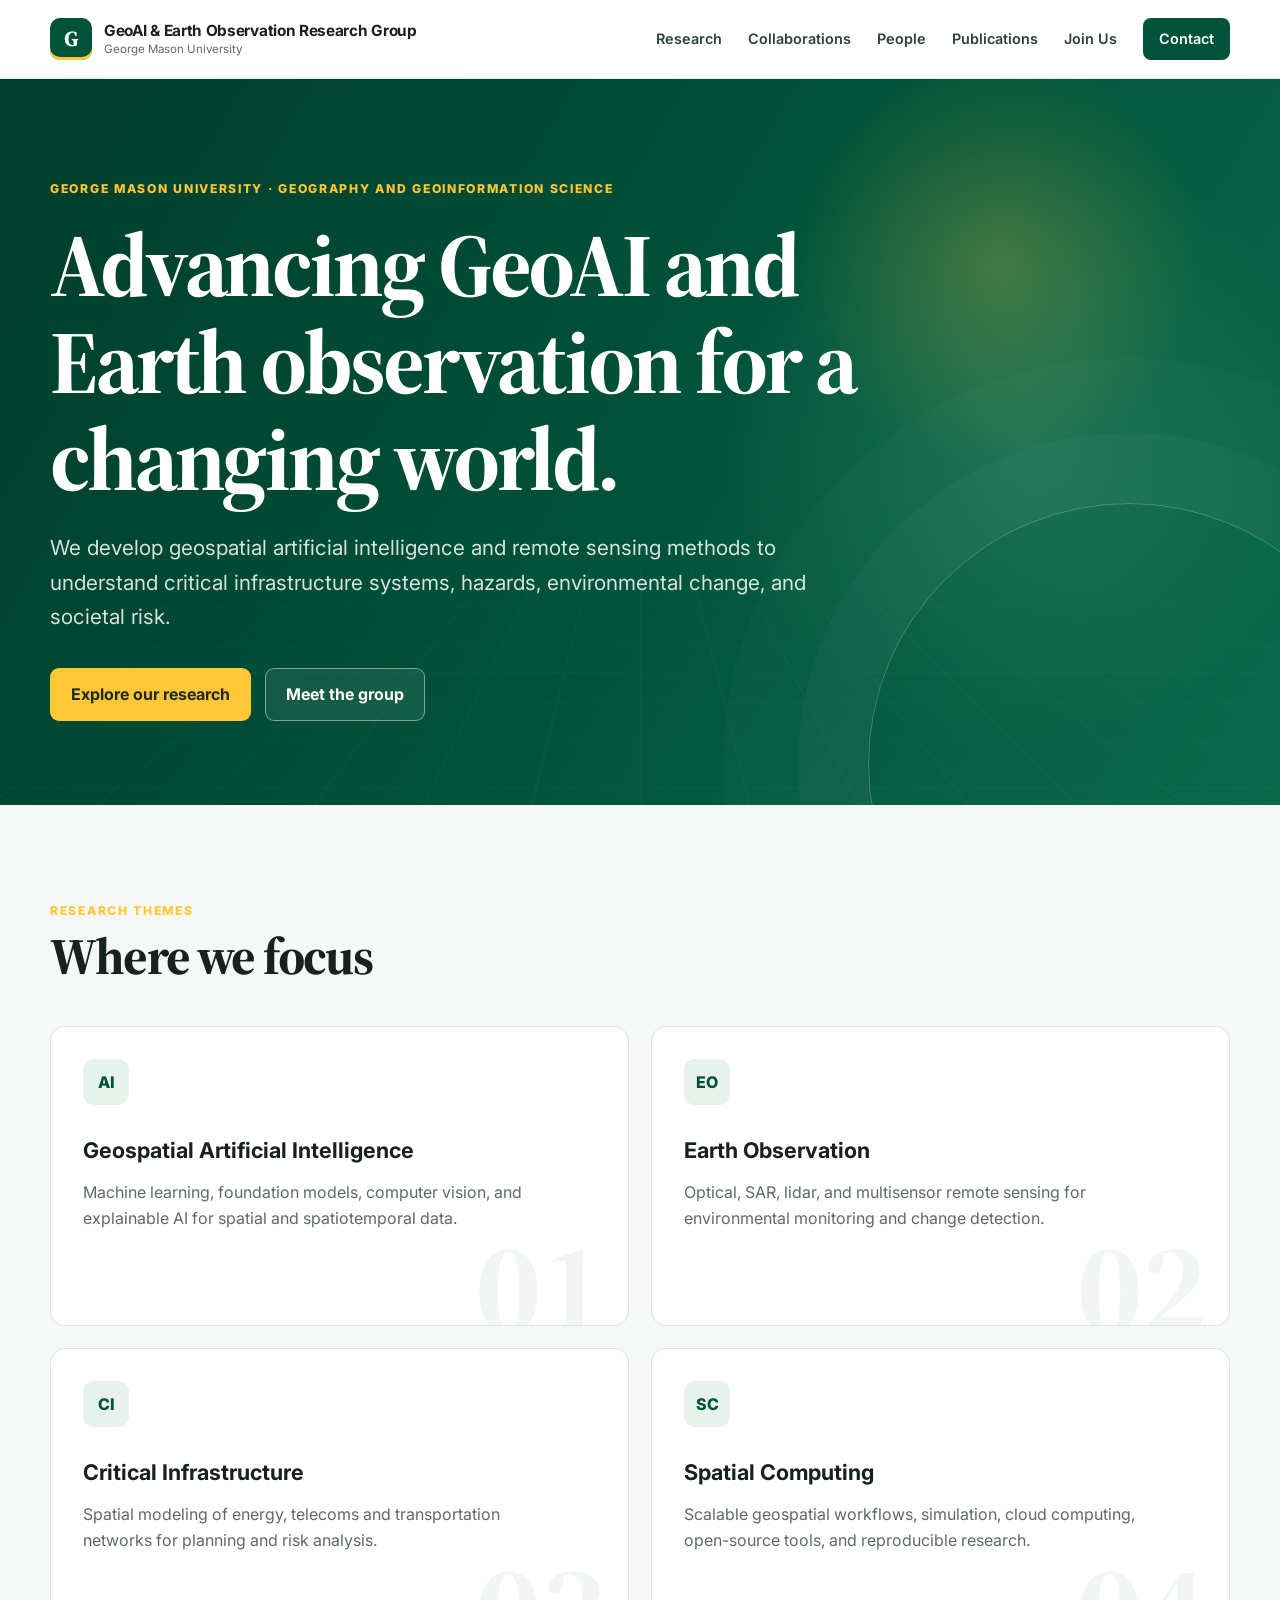
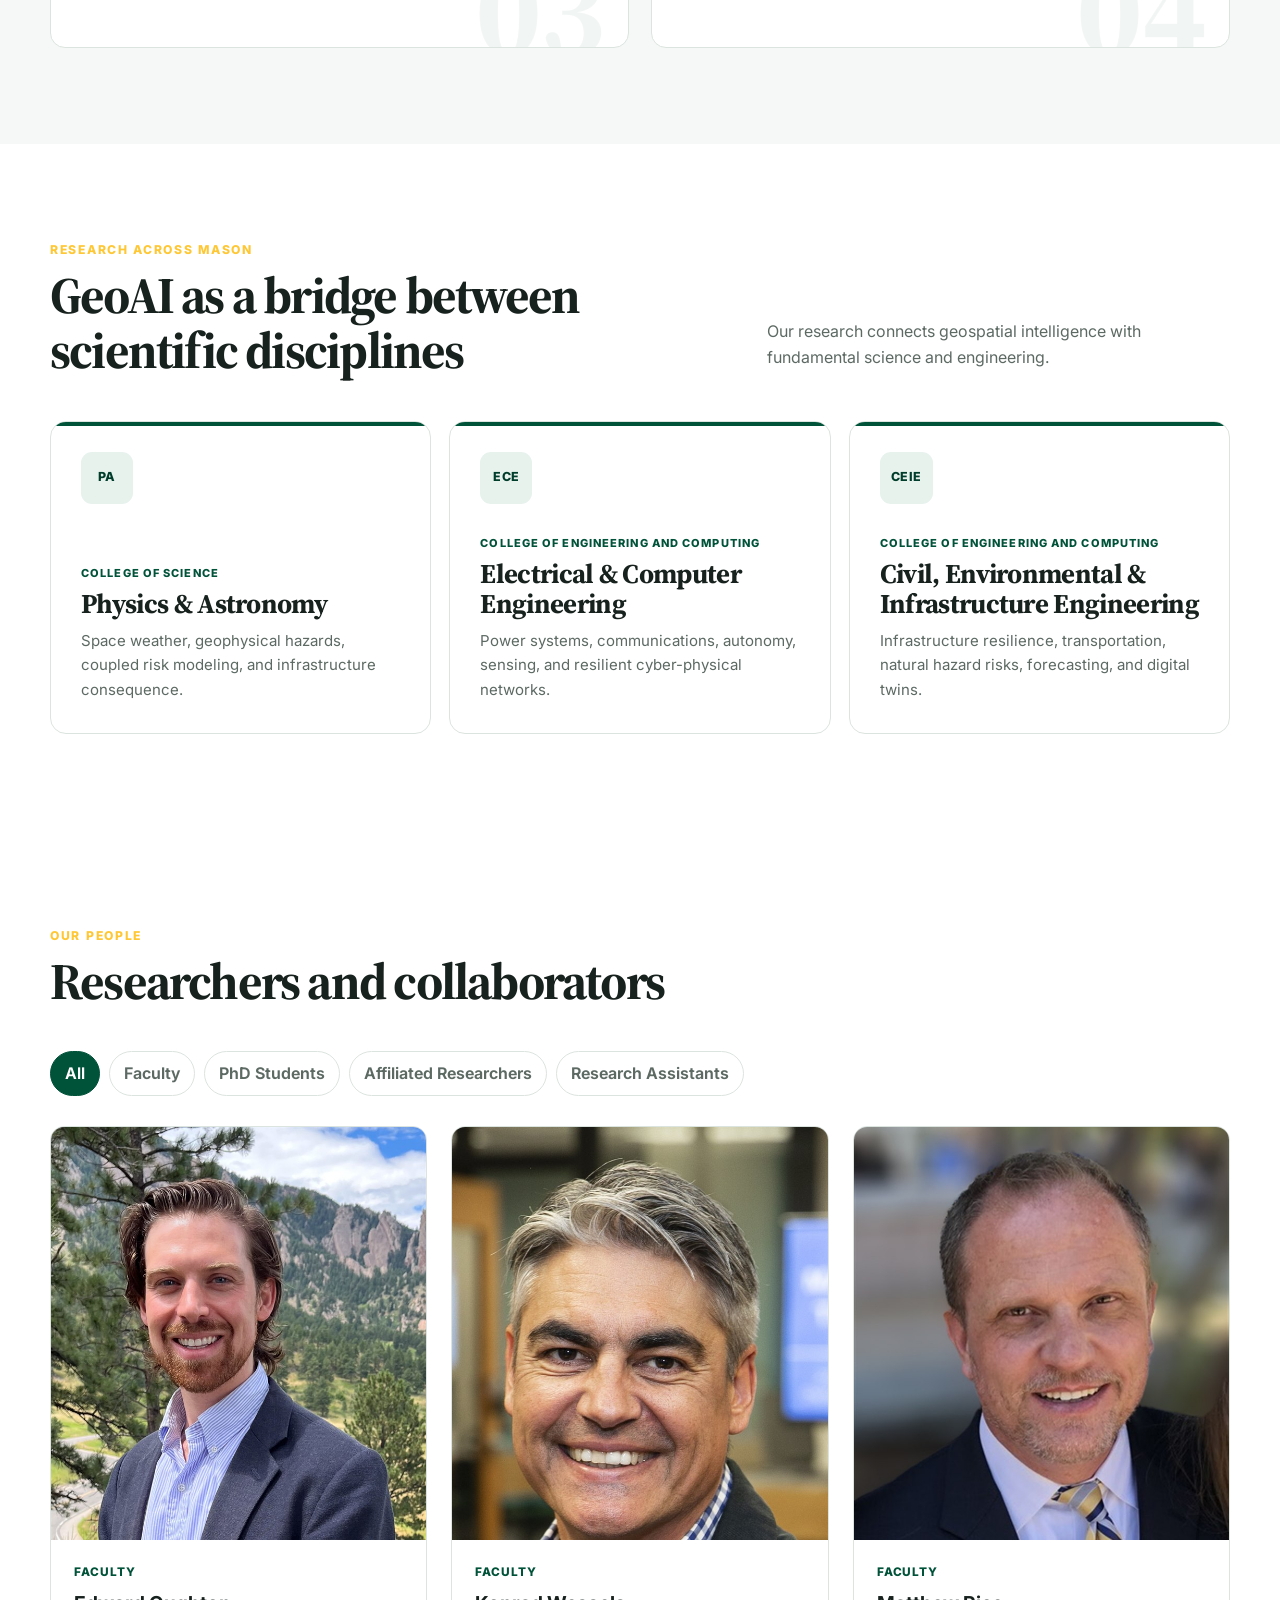
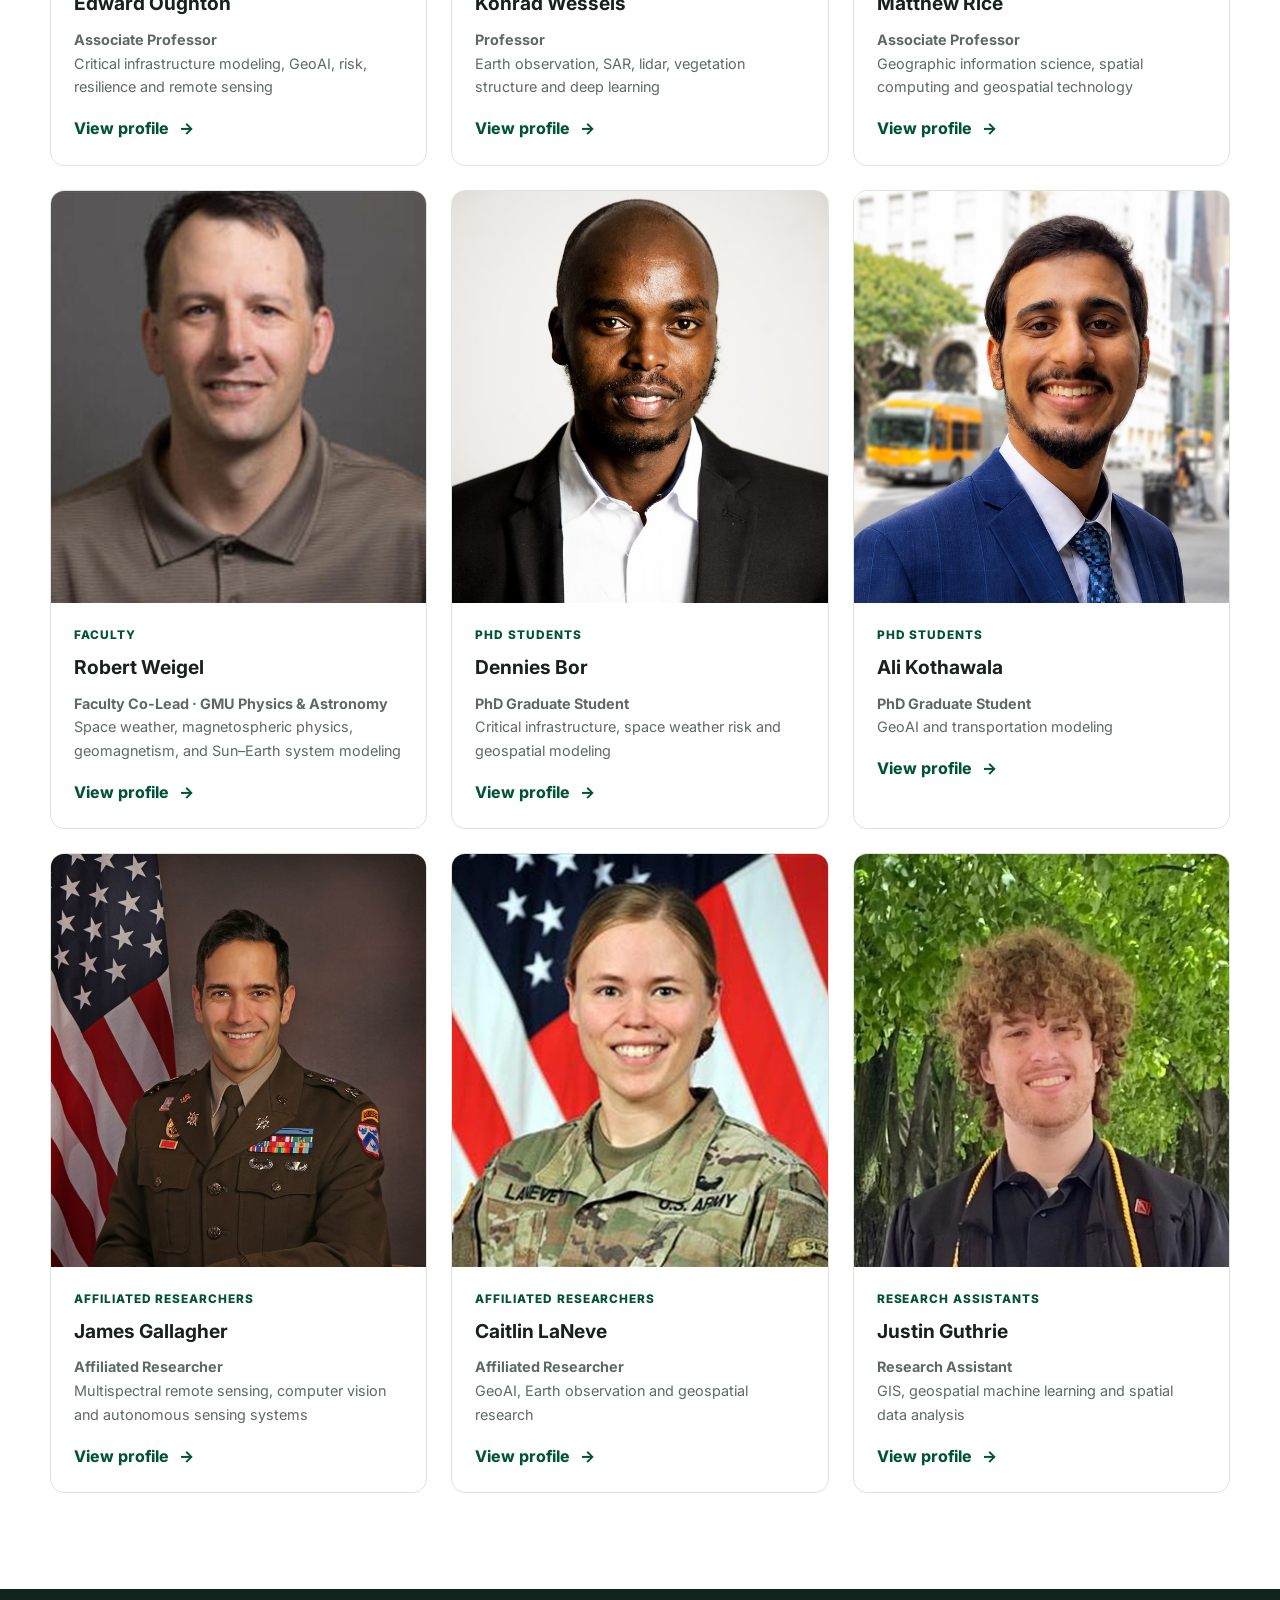
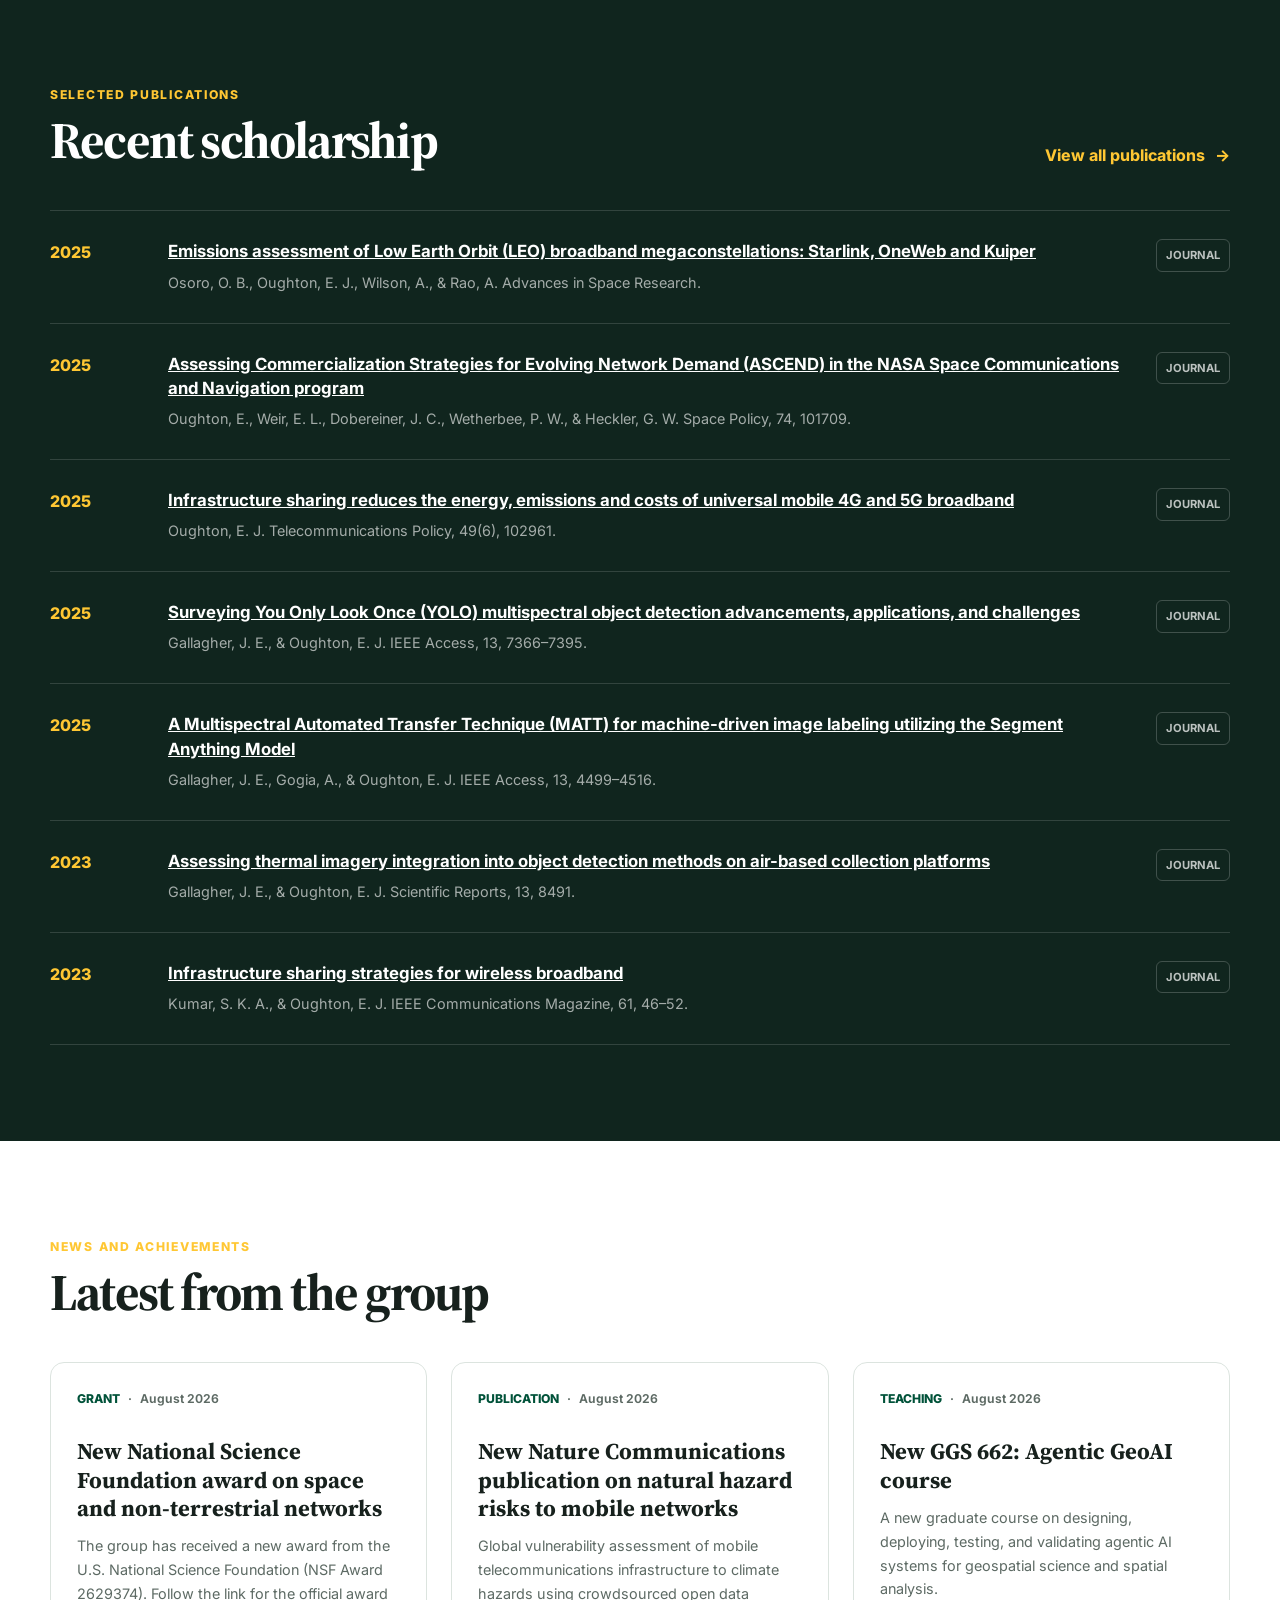
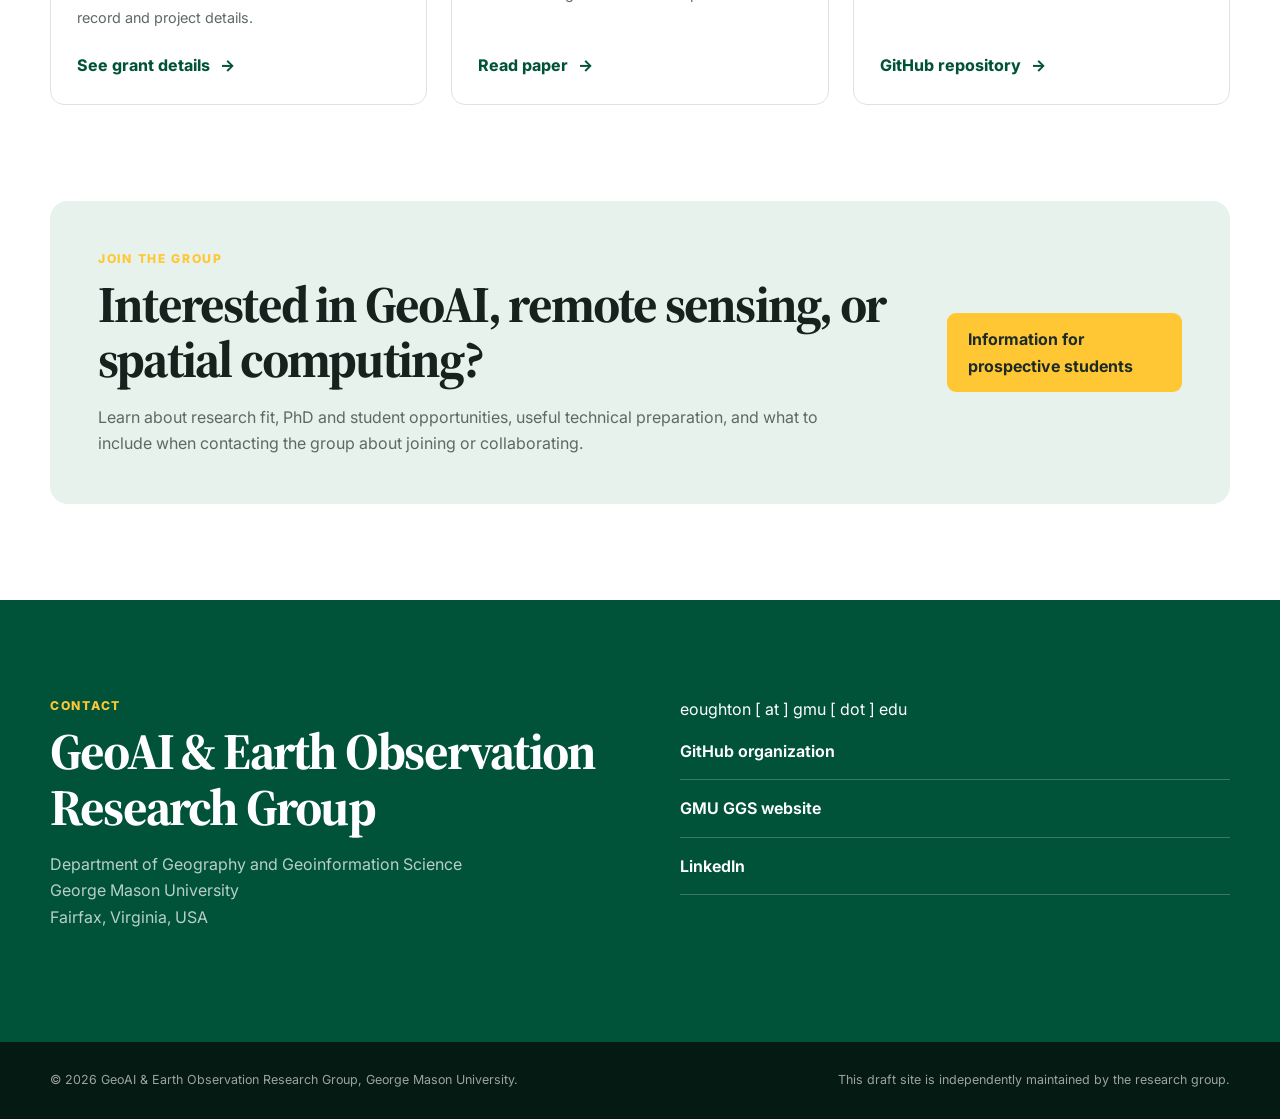
==== commit 970833db: "Update website changes" ====
--- a/index.html
+++ b/index.html
@@ -21,7 +21,7 @@
       <a class="brand" href="#top" aria-label="GeoAI and Earth Observation Research Group home">
         <span class="brand-mark" aria-hidden="true">G</span>
         <span class="brand-text">
-          <strong>GeoAI & Earth Observation</strong>
+          <strong>GeoAI & Earth Observation Research Group</strong>
           <small>George Mason University</small>
         </span>
       </a>
--- a/assets/css/styles.css
+++ b/assets/css/styles.css
@@ -561,7 +561,7 @@
 }
 
 .person-image {
-  aspect-ratio: 4 / 3;
+  aspect-ratio: 10 / 11;
   display: grid;
   place-items: center;
   color: rgba(255,255,255,.9);
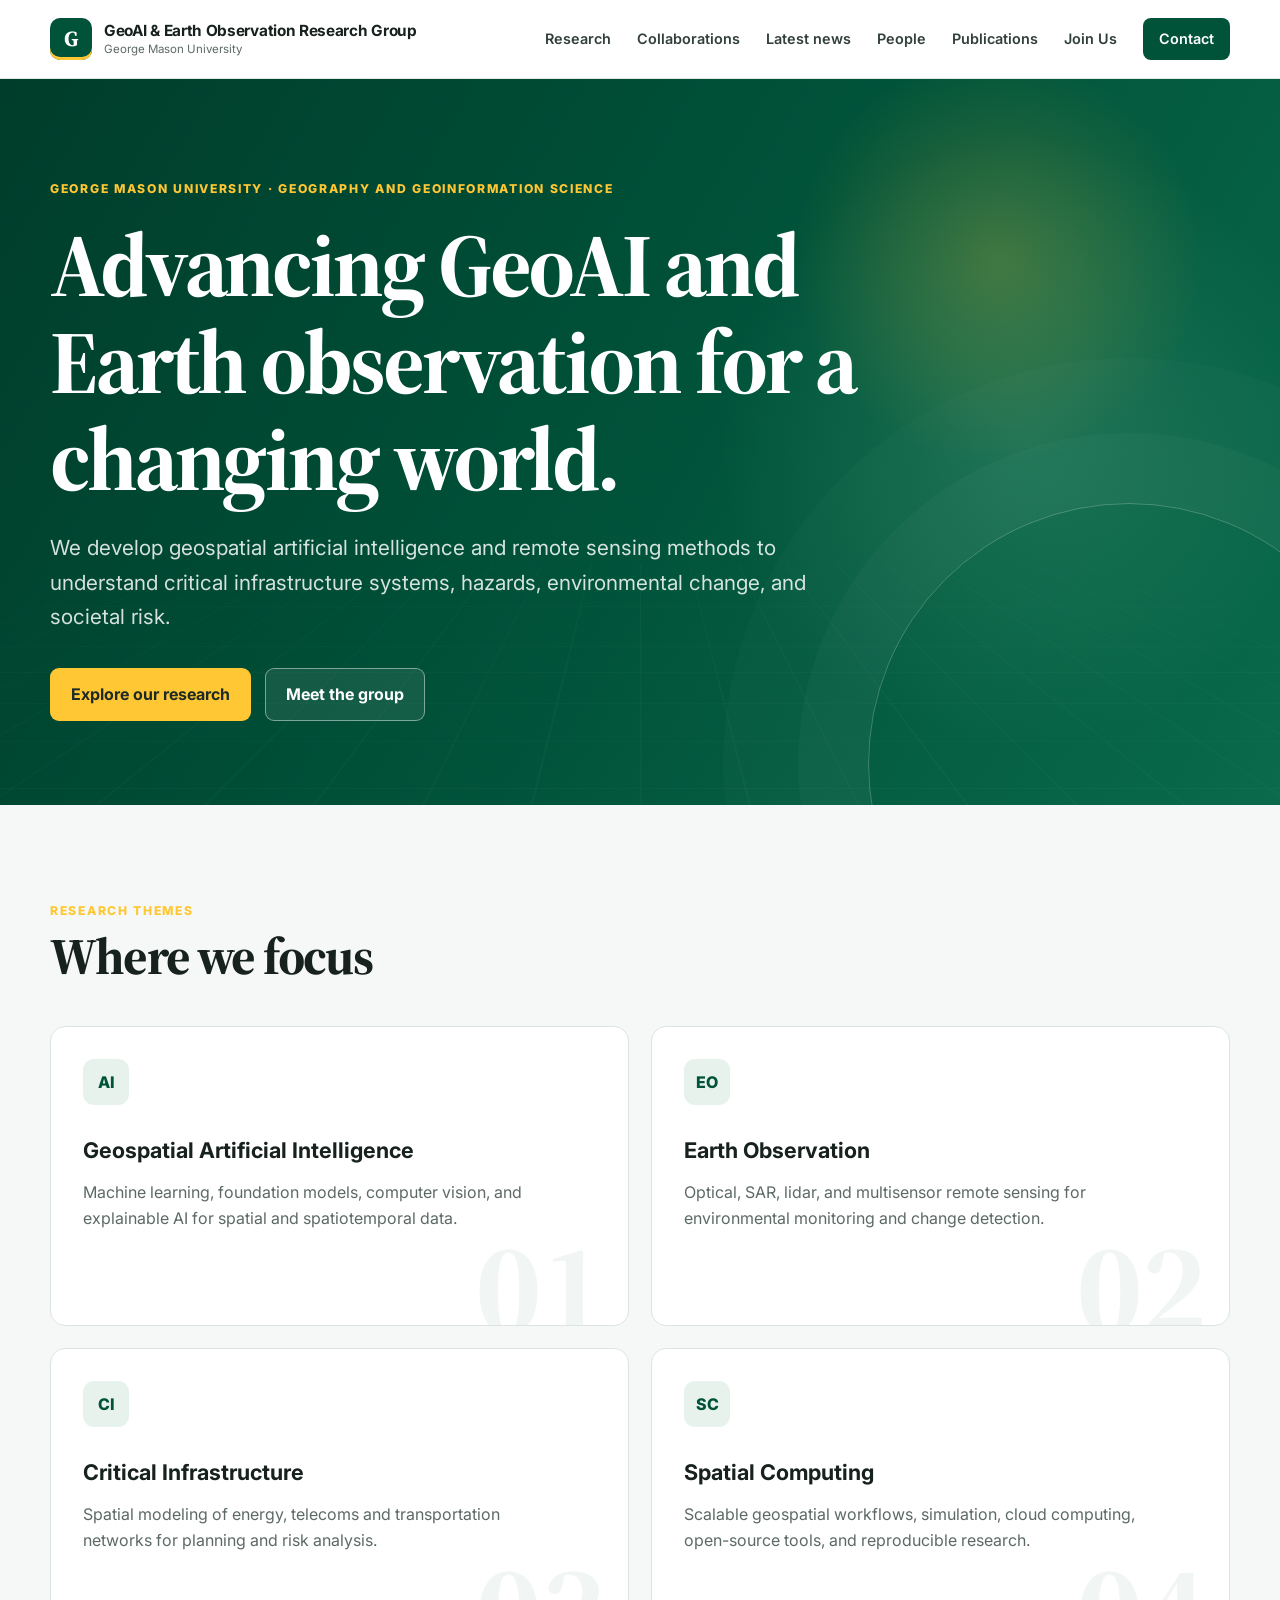
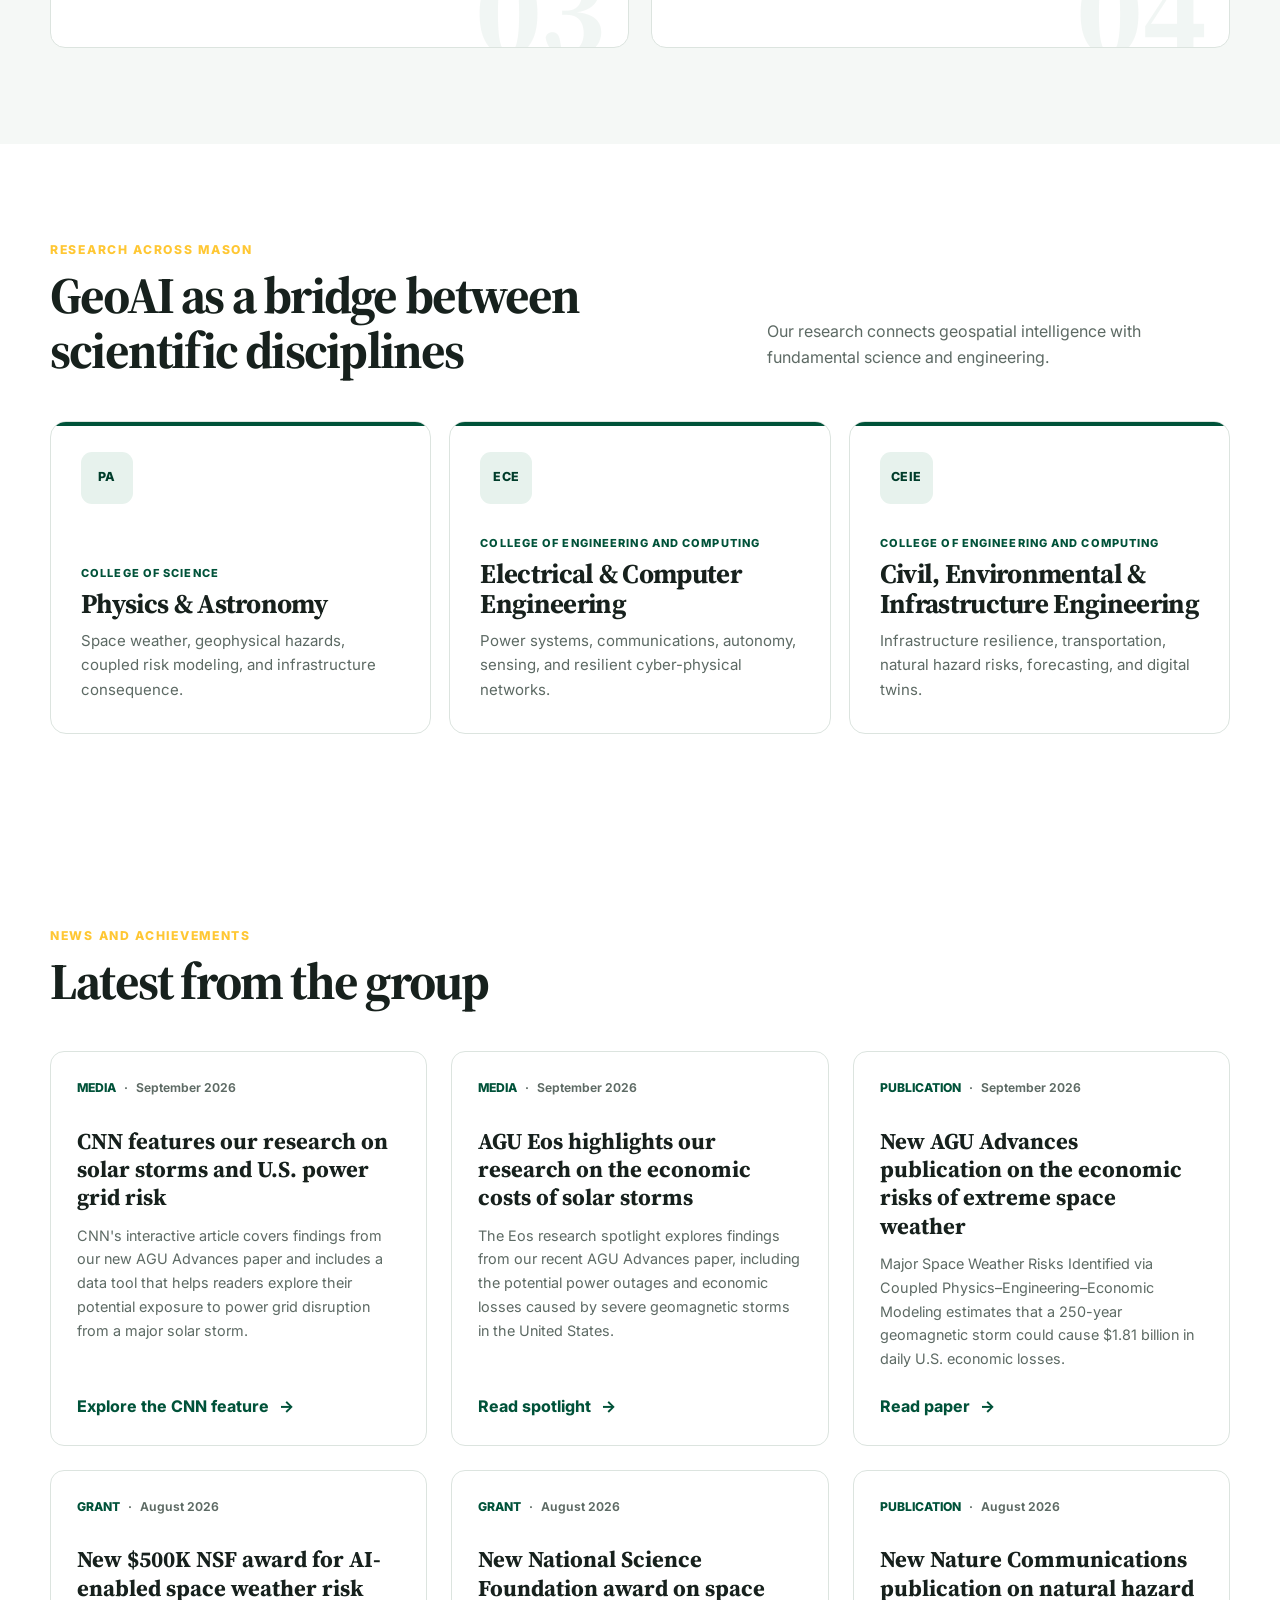
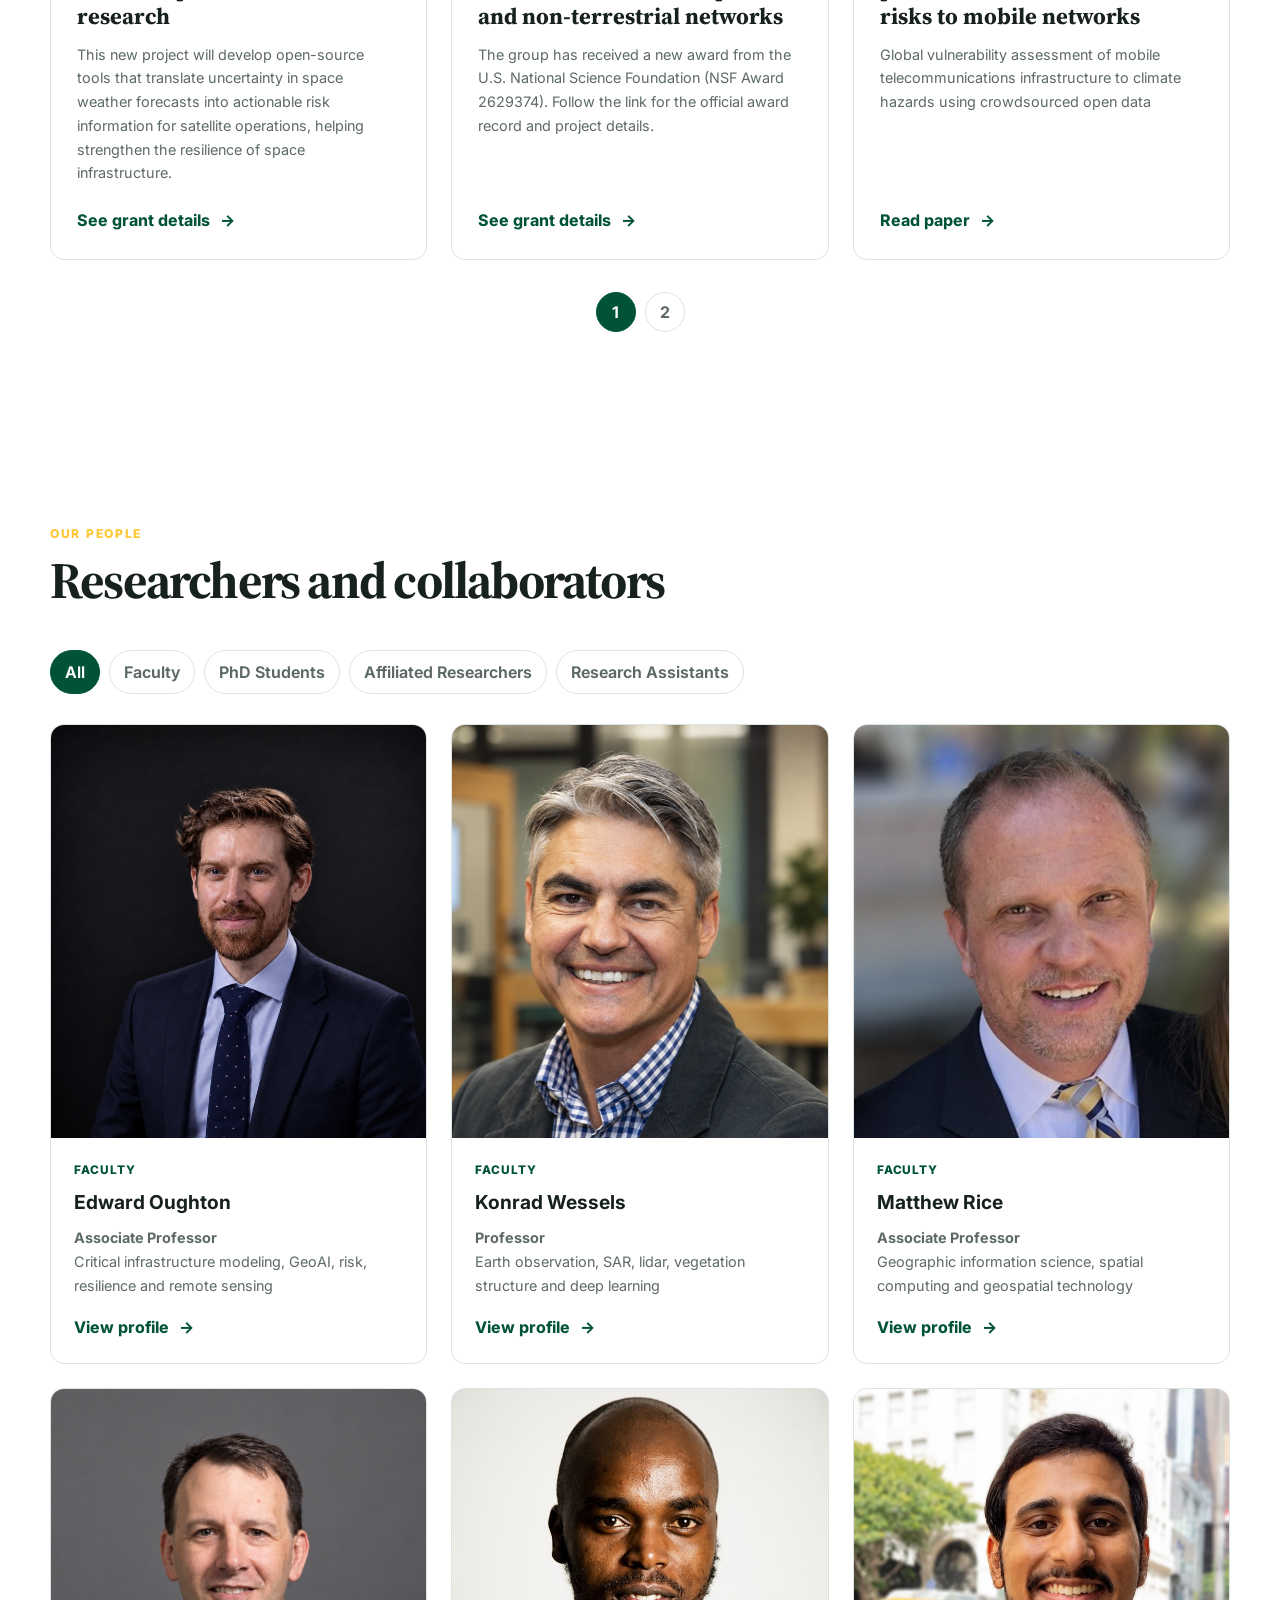
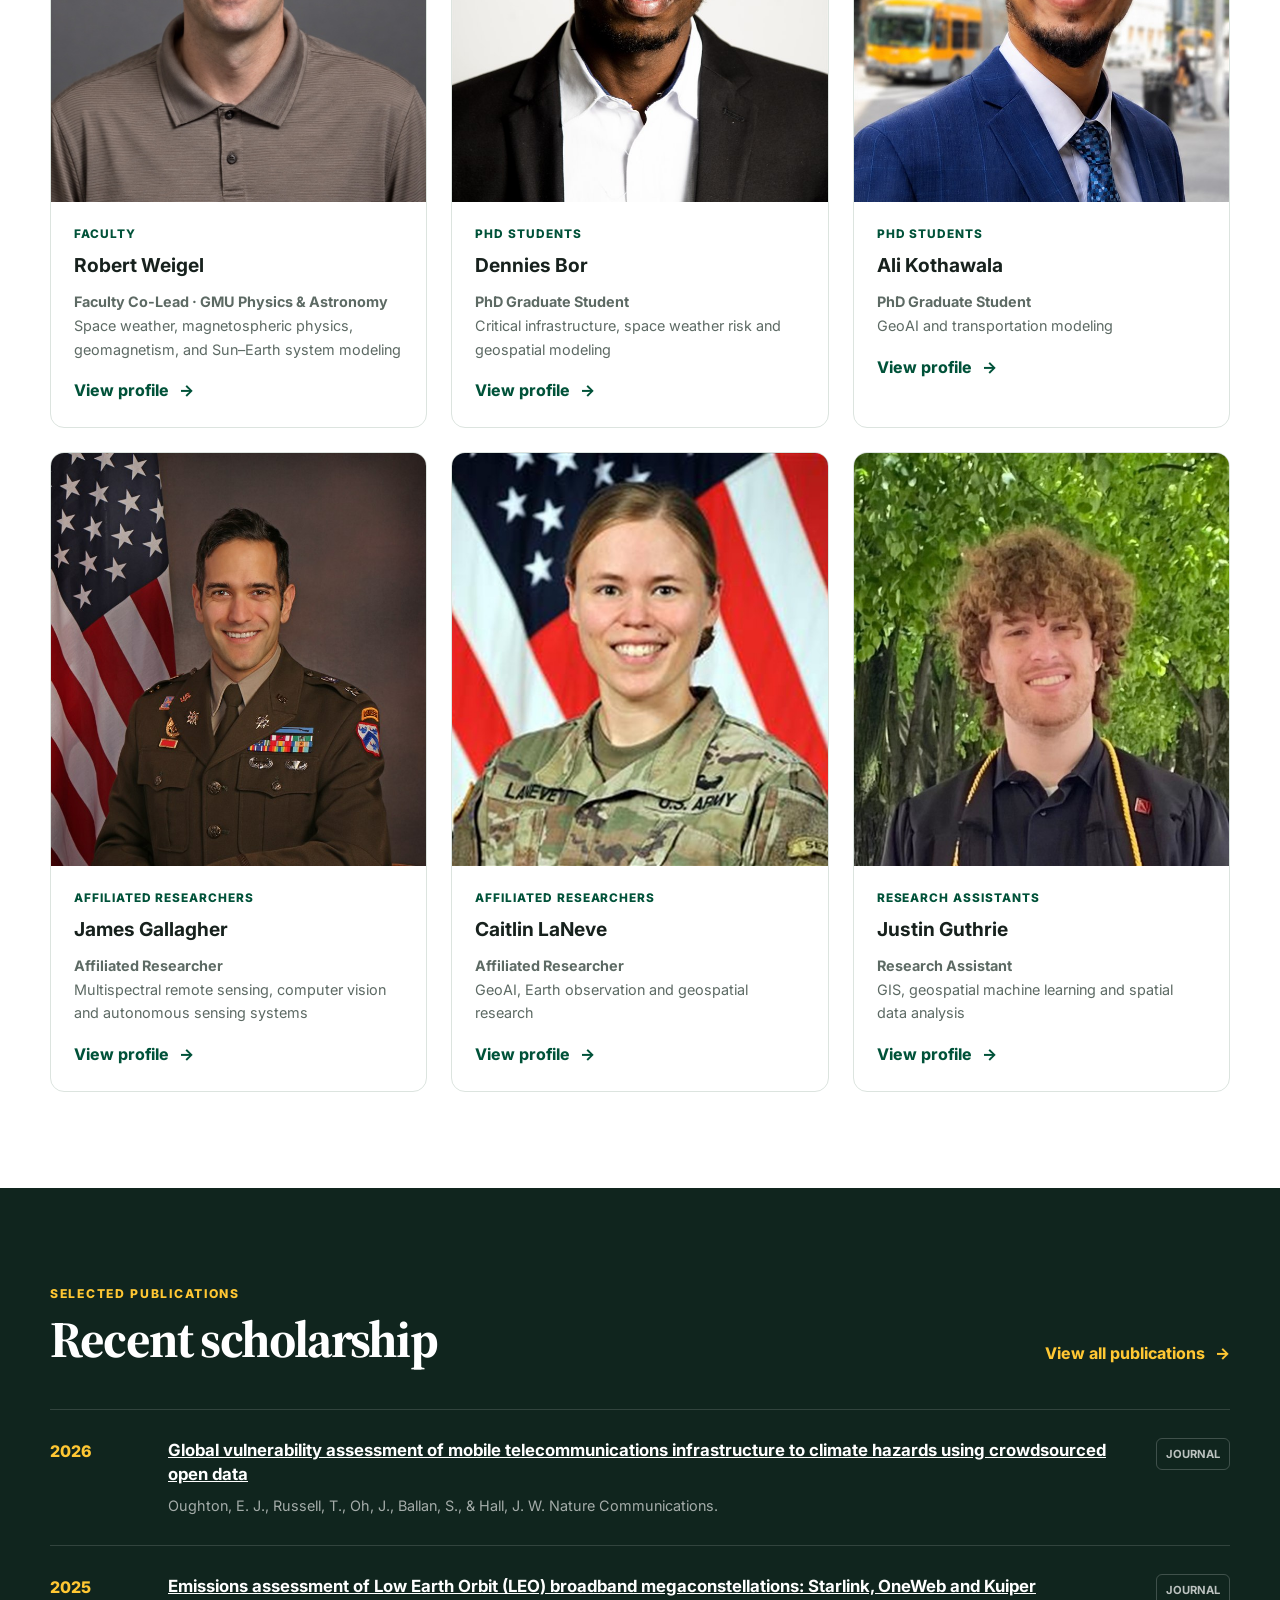
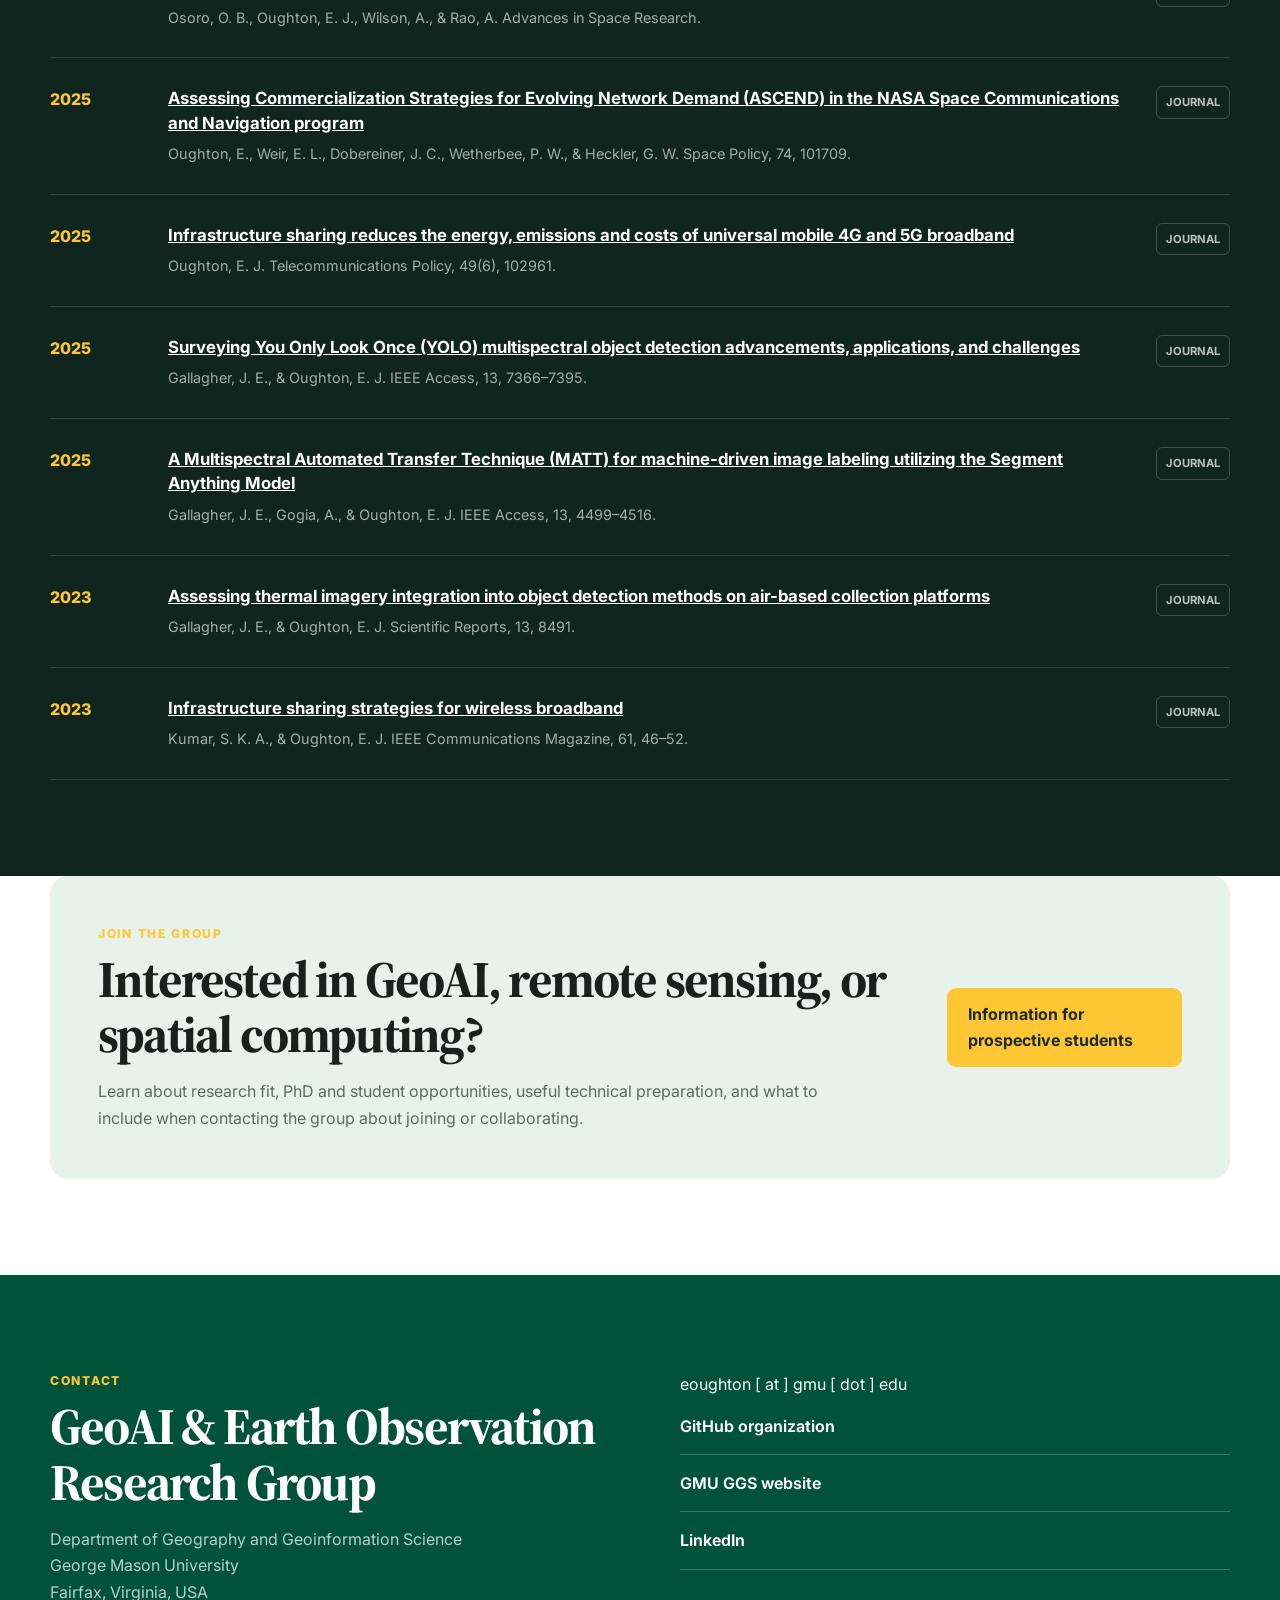
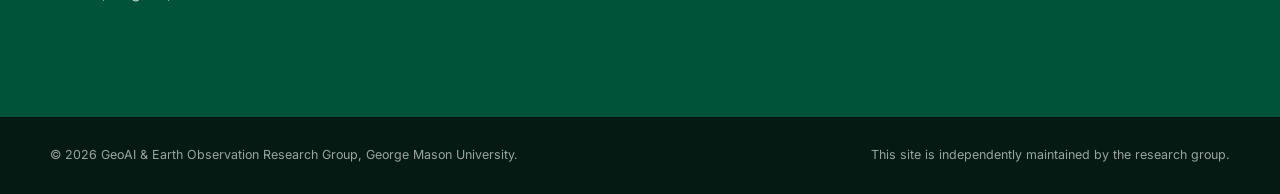
==== commit 674f820d: "Update news section" ====
--- a/index.html
+++ b/index.html
@@ -34,6 +34,7 @@
       <nav id="site-navigation" class="site-nav" aria-label="Primary navigation">
         <a href="#research">Research</a>
         <a href="#collaborations">Collaborations</a>
+        <a href="#news">Latest news</a>
         <a href="#people">People</a>
         <a href="#publications">Publications</a>
         <a href="join.html">Join Us</a>
@@ -97,6 +98,19 @@
       </div>
     </section>
 
+    <section id="news" class="section">
+      <div class="container">
+        <div class="section-heading">
+          <div>
+            <div class="section-kicker">News and achievements</div>
+            <h2>Latest from the group</h2>
+          </div>
+        </div>
+        <div class="news-grid" id="news-grid"></div>
+        <nav class="news-pagination" id="news-pagination" aria-label="News pages"></nav>
+      </div>
+    </section>
+
     <section id="people" class="section">
       <div class="container">
         <div class="section-heading">
@@ -123,18 +137,6 @@
       </div>
     </section>
 
-    <section id="news" class="section">
-      <div class="container">
-        <div class="section-heading">
-          <div>
-            <div class="section-kicker">News and achievements</div>
-            <h2>Latest from the group</h2>
-          </div>
-        </div>
-        <div class="news-grid" id="news-grid"></div>
-      </div>
-    </section>
-
     <section id="opportunities" class="section opportunity-section">
       <div class="container opportunity-card">
         <div>
@@ -158,7 +160,7 @@
         </div>
         <div class="contact-links">
           <span>eoughton [ at ] gmu [ dot ] edu</span>
-          <a href="https://github.com/geoai-earth-observation-research-group">GitHub organization</a>
+          <a href="https://github.com/GeoAI-and-Earth-Observation">GitHub organization</a>
           <a href="https://science.gmu.edu/academics/departments-units/geography-geoinformation-science">GMU GGS website</a>
           <a href="https://www.linkedin.com/in/edwardoughton">LinkedIn</a>
         </div>
@@ -169,7 +171,7 @@
   <footer class="site-footer">
     <div class="container footer-wrap">
       <p>© <span id="current-year"></span> GeoAI & Earth Observation Research Group, George Mason University.</p>
-      <p>This draft site is independently maintained by the research group.</p>
+      <p>This site is independently maintained by the research group.</p>
     </div>
   </footer>
 </body>
--- a/assets/css/styles.css
+++ b/assets/css/styles.css
@@ -697,6 +697,35 @@
 }
 
 .news-card .text-link { margin-top: auto; }
+
+.news-pagination {
+  display: flex;
+  justify-content: center;
+  gap: 9px;
+  margin-top: 32px;
+}
+
+.news-pagination[hidden] { display: none; }
+
+.page-button {
+  width: 40px;
+  height: 40px;
+  border: 1px solid var(--line);
+  border-radius: 50%;
+  color: var(--muted);
+  background: white;
+  font: inherit;
+  font-weight: 700;
+  cursor: pointer;
+}
+
+.page-button:hover,
+.page-button:focus-visible,
+.page-button.active {
+  color: white;
+  border-color: var(--mason-green);
+  background: var(--mason-green);
+}
 
 .opportunity-section {
   padding-top: 0;
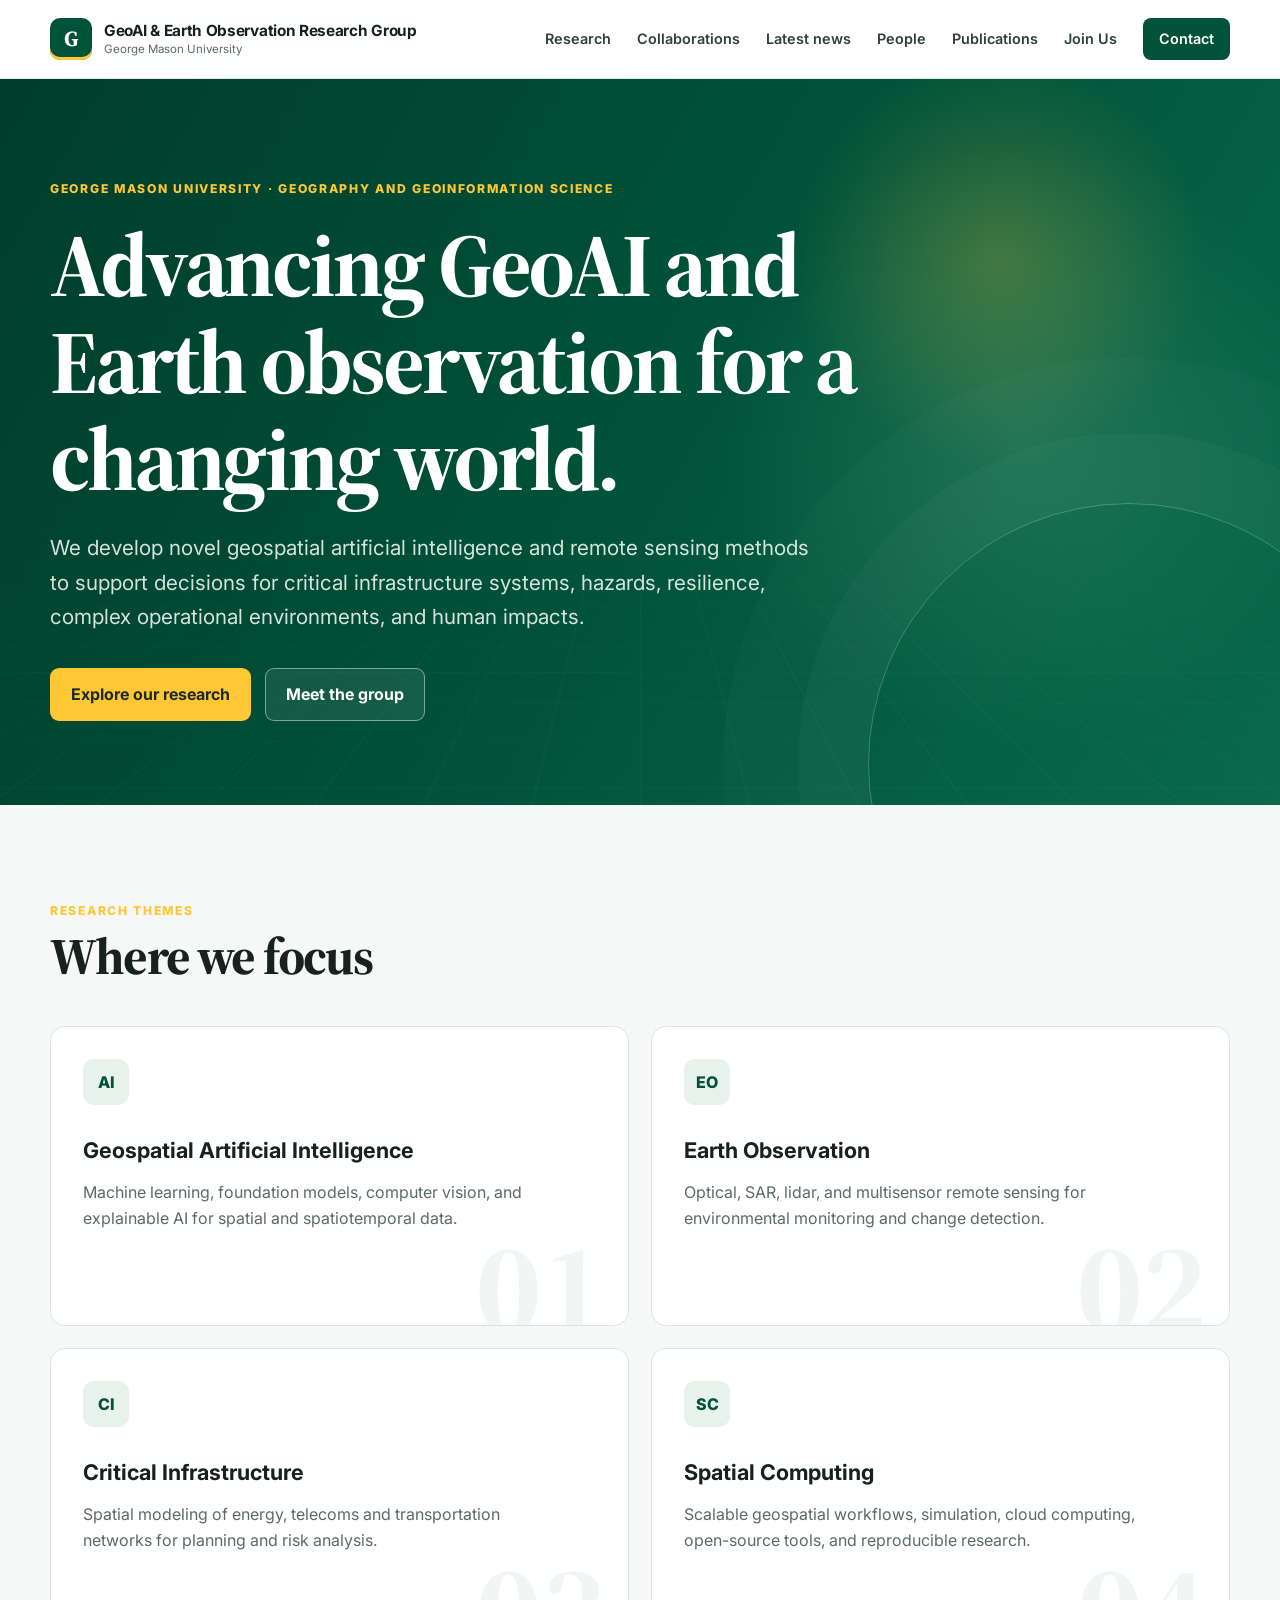
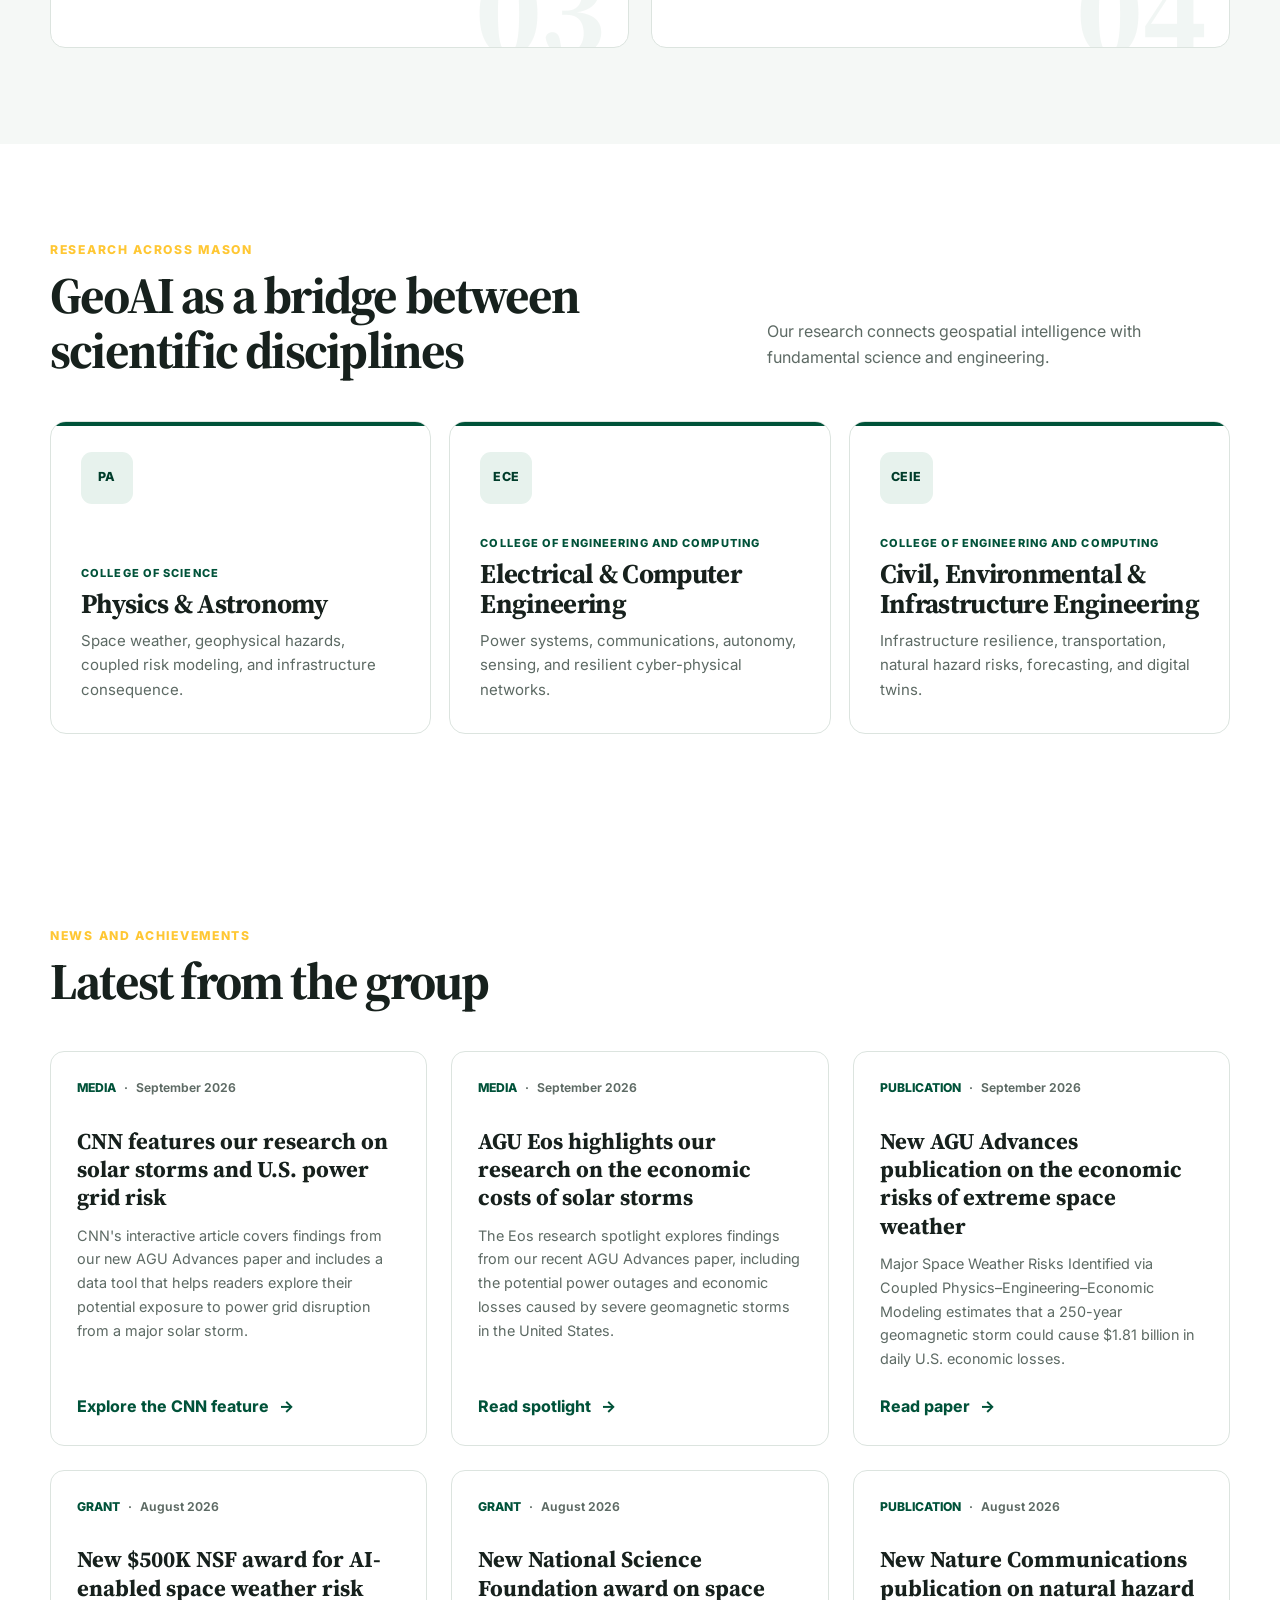
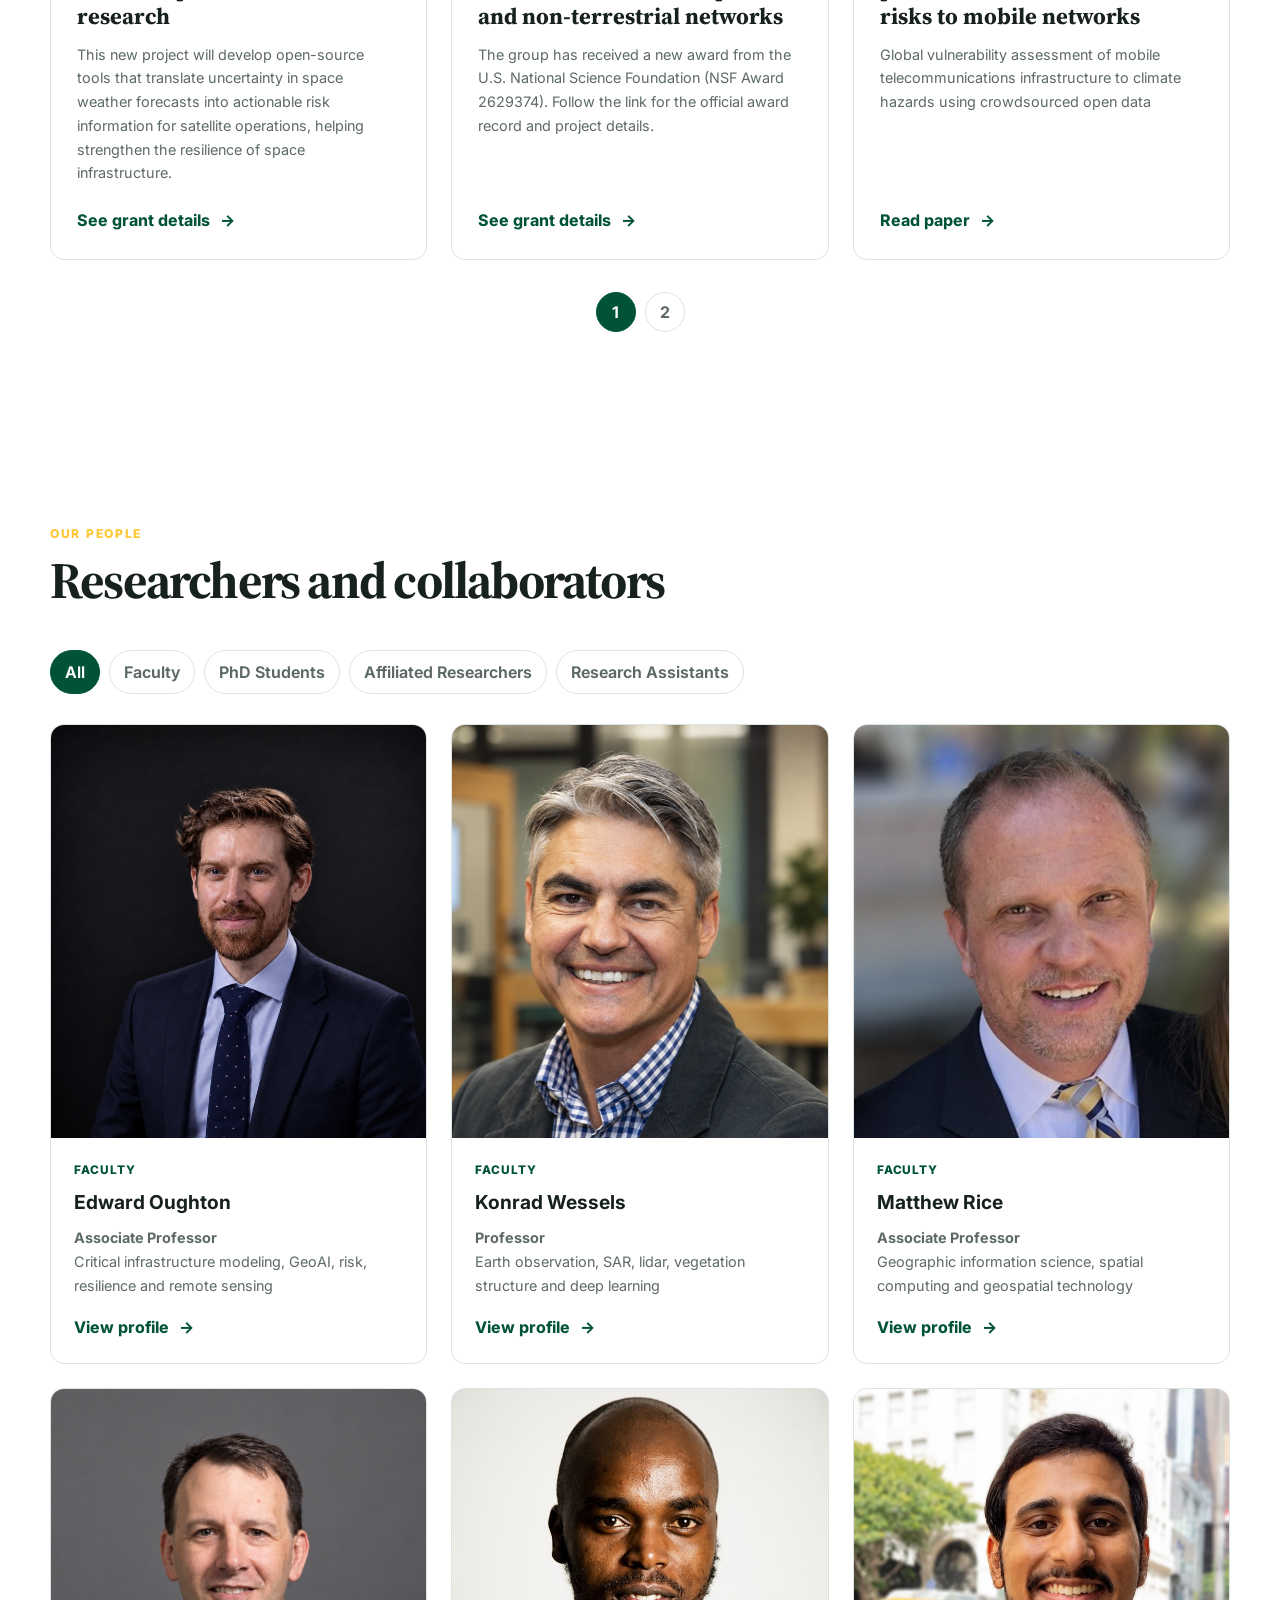
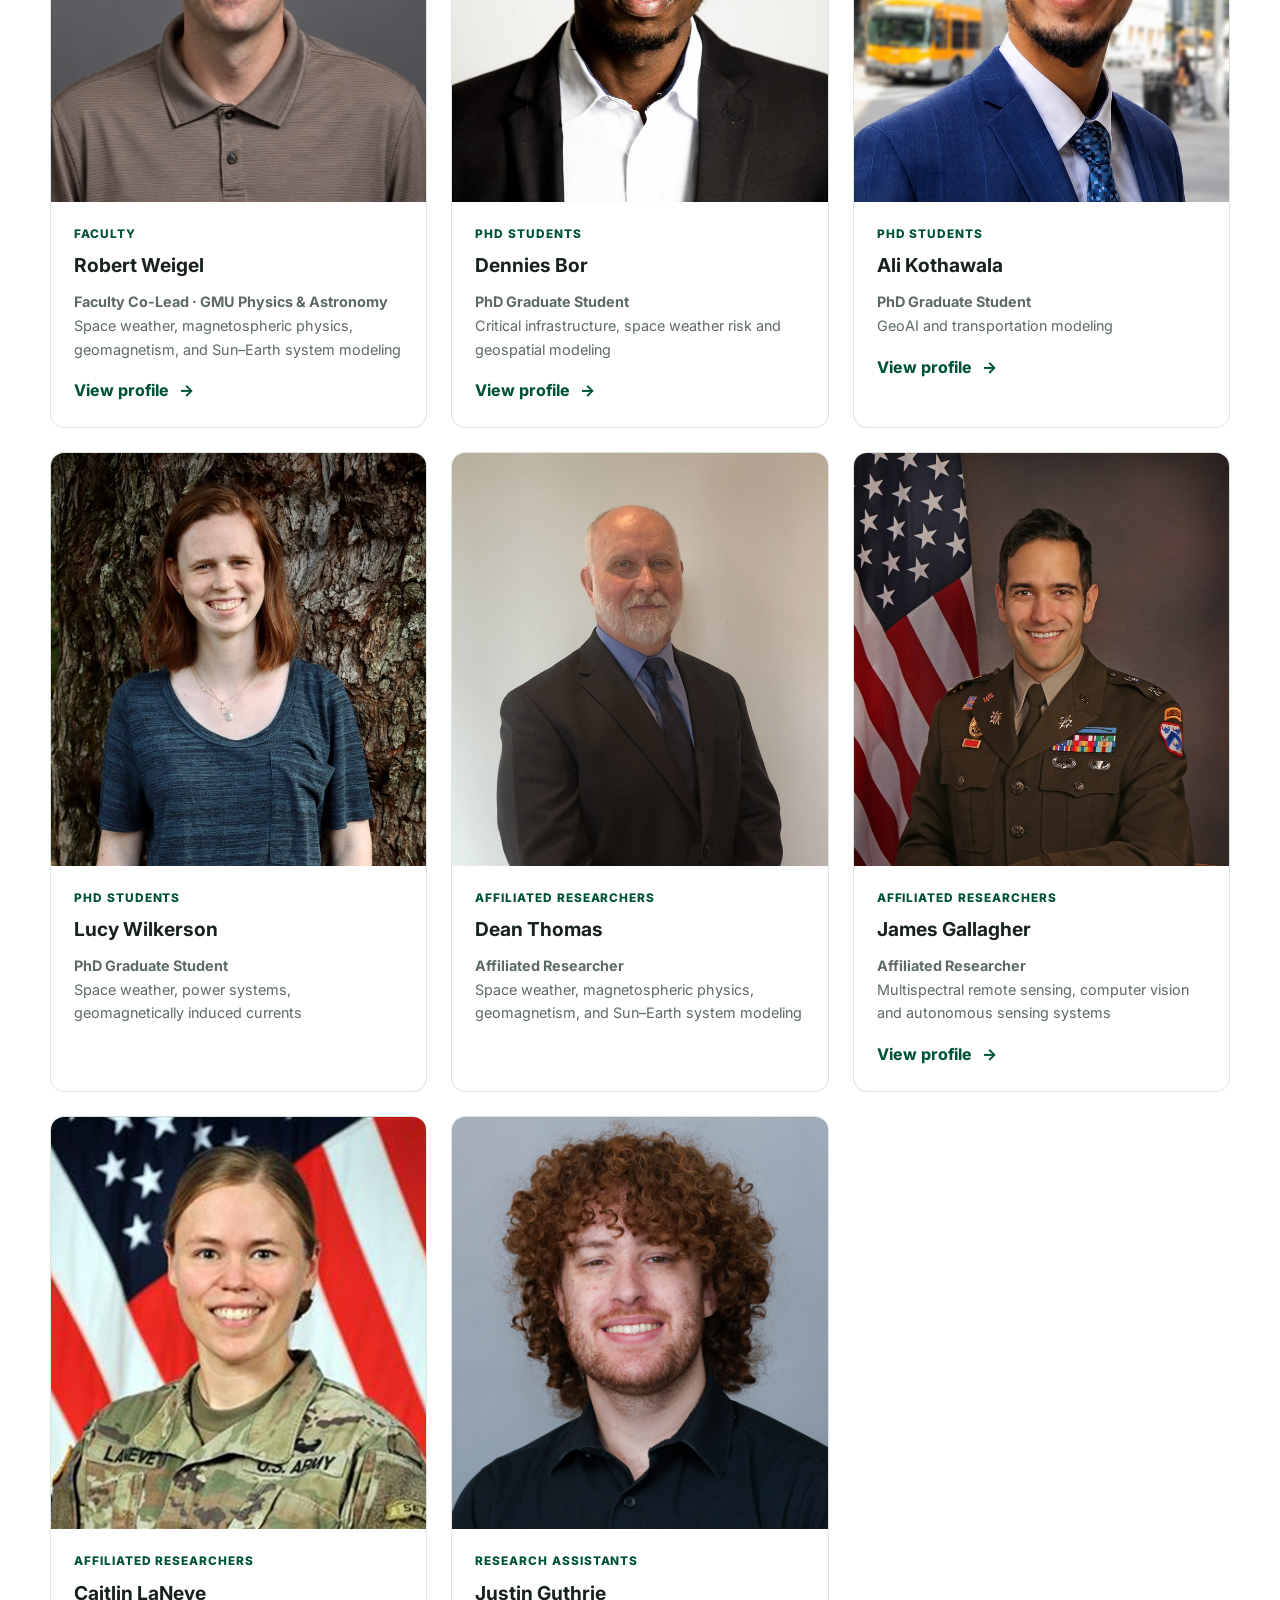
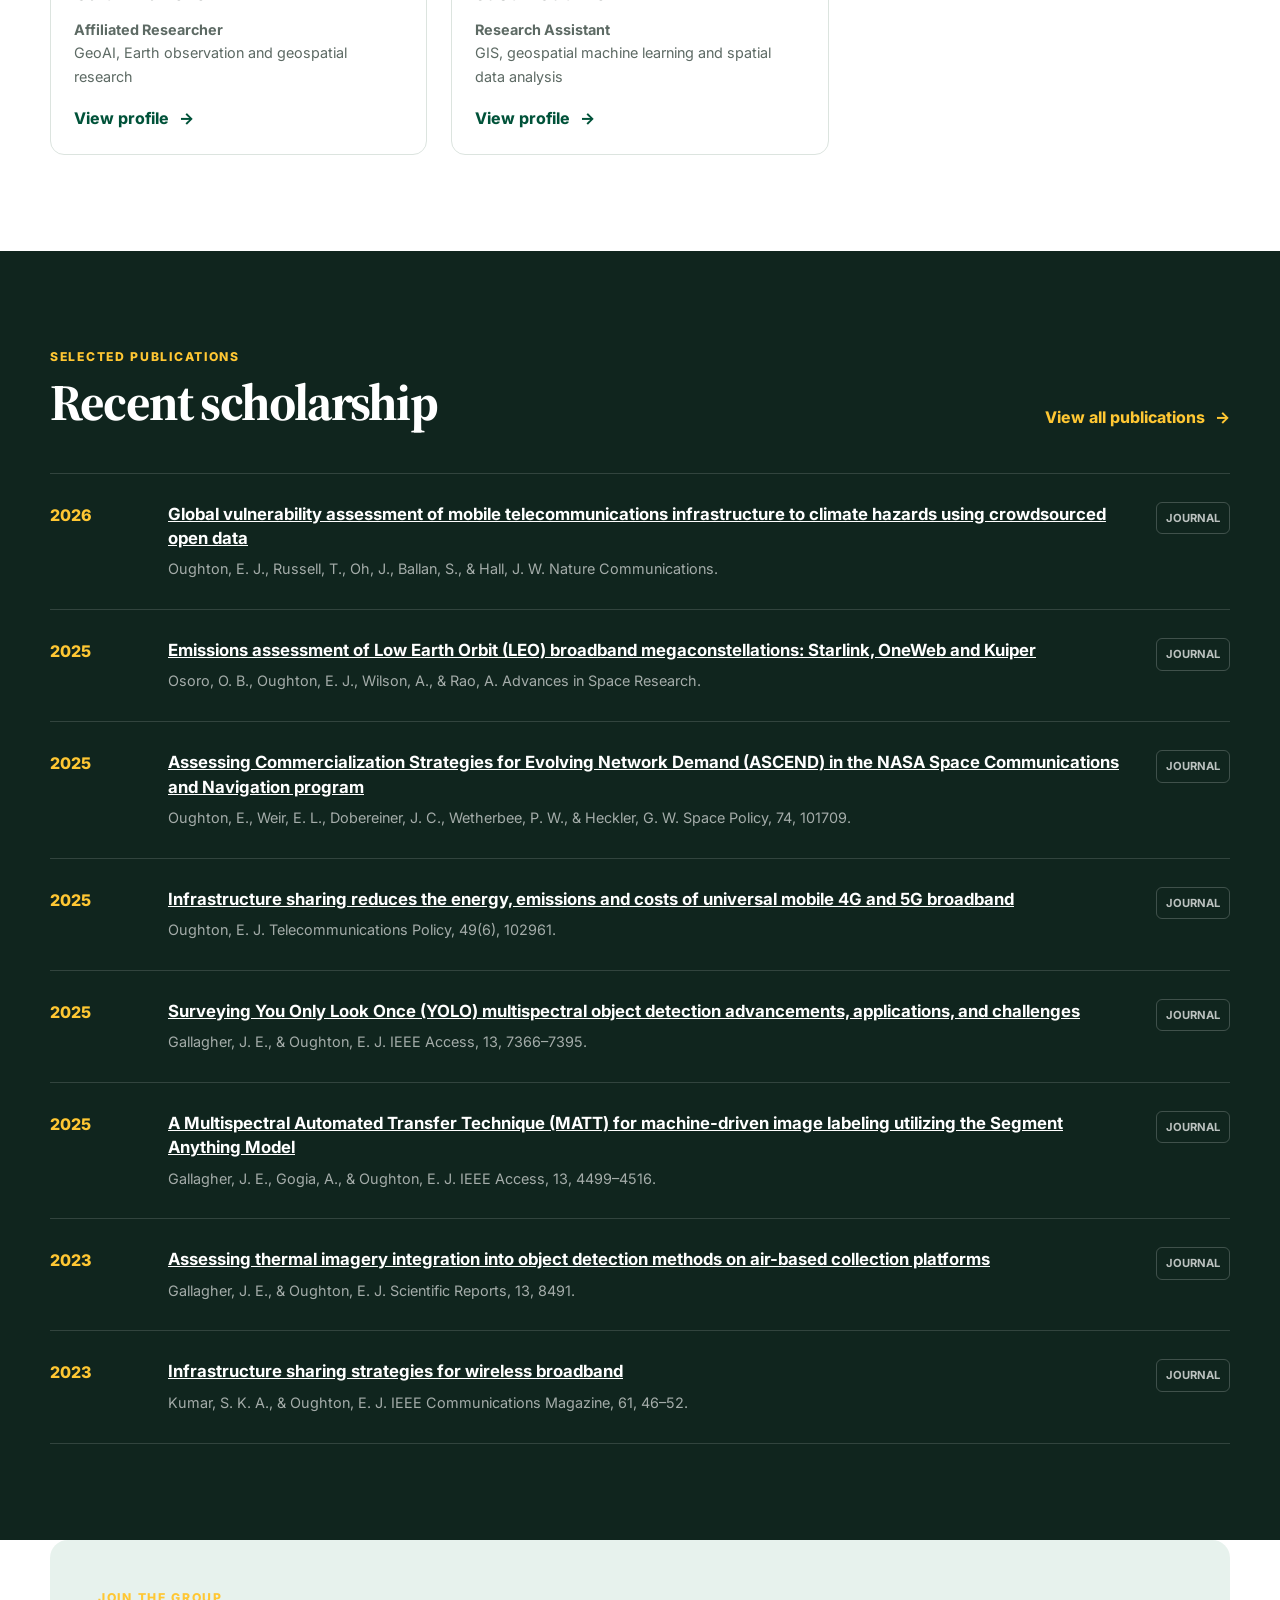
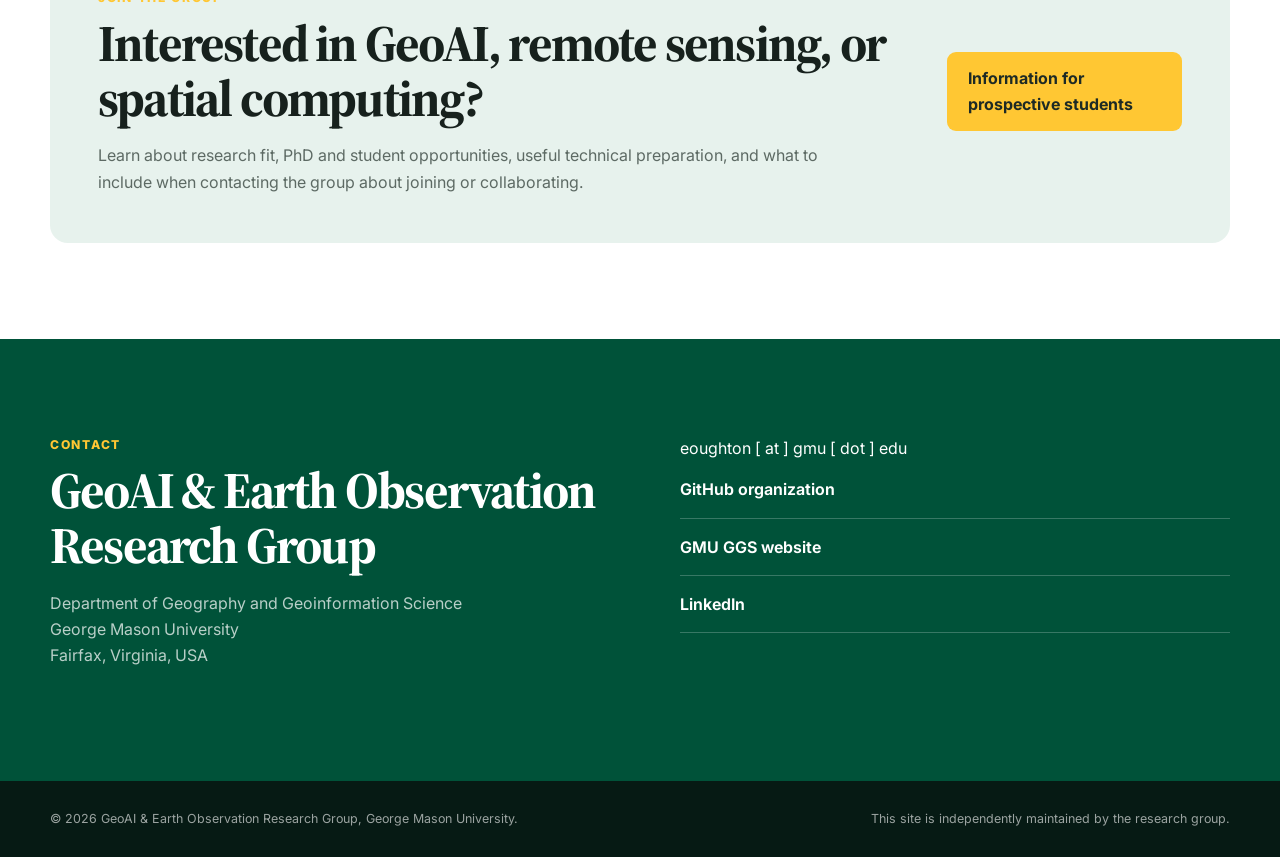
==== commit 95801244: "Update team" ====
--- a/index.html
+++ b/index.html
@@ -50,8 +50,8 @@
         <div class="eyebrow">George Mason University · Geography and Geoinformation Science</div>
         <h1>Advancing GeoAI and Earth observation for a changing world.</h1>
         <p class="hero-copy">
-          We develop geospatial artificial intelligence and remote sensing methods
-          to understand critical infrastructure systems, hazards, environmental change, and societal risk.
+          We develop novel geospatial artificial intelligence and remote sensing methods
+          to support decisions for critical infrastructure systems, hazards, resilience, complex operational environments, and human impacts.
         </p>
         <div class="hero-actions">
           <a class="button button-primary" href="#research">Explore our research</a>
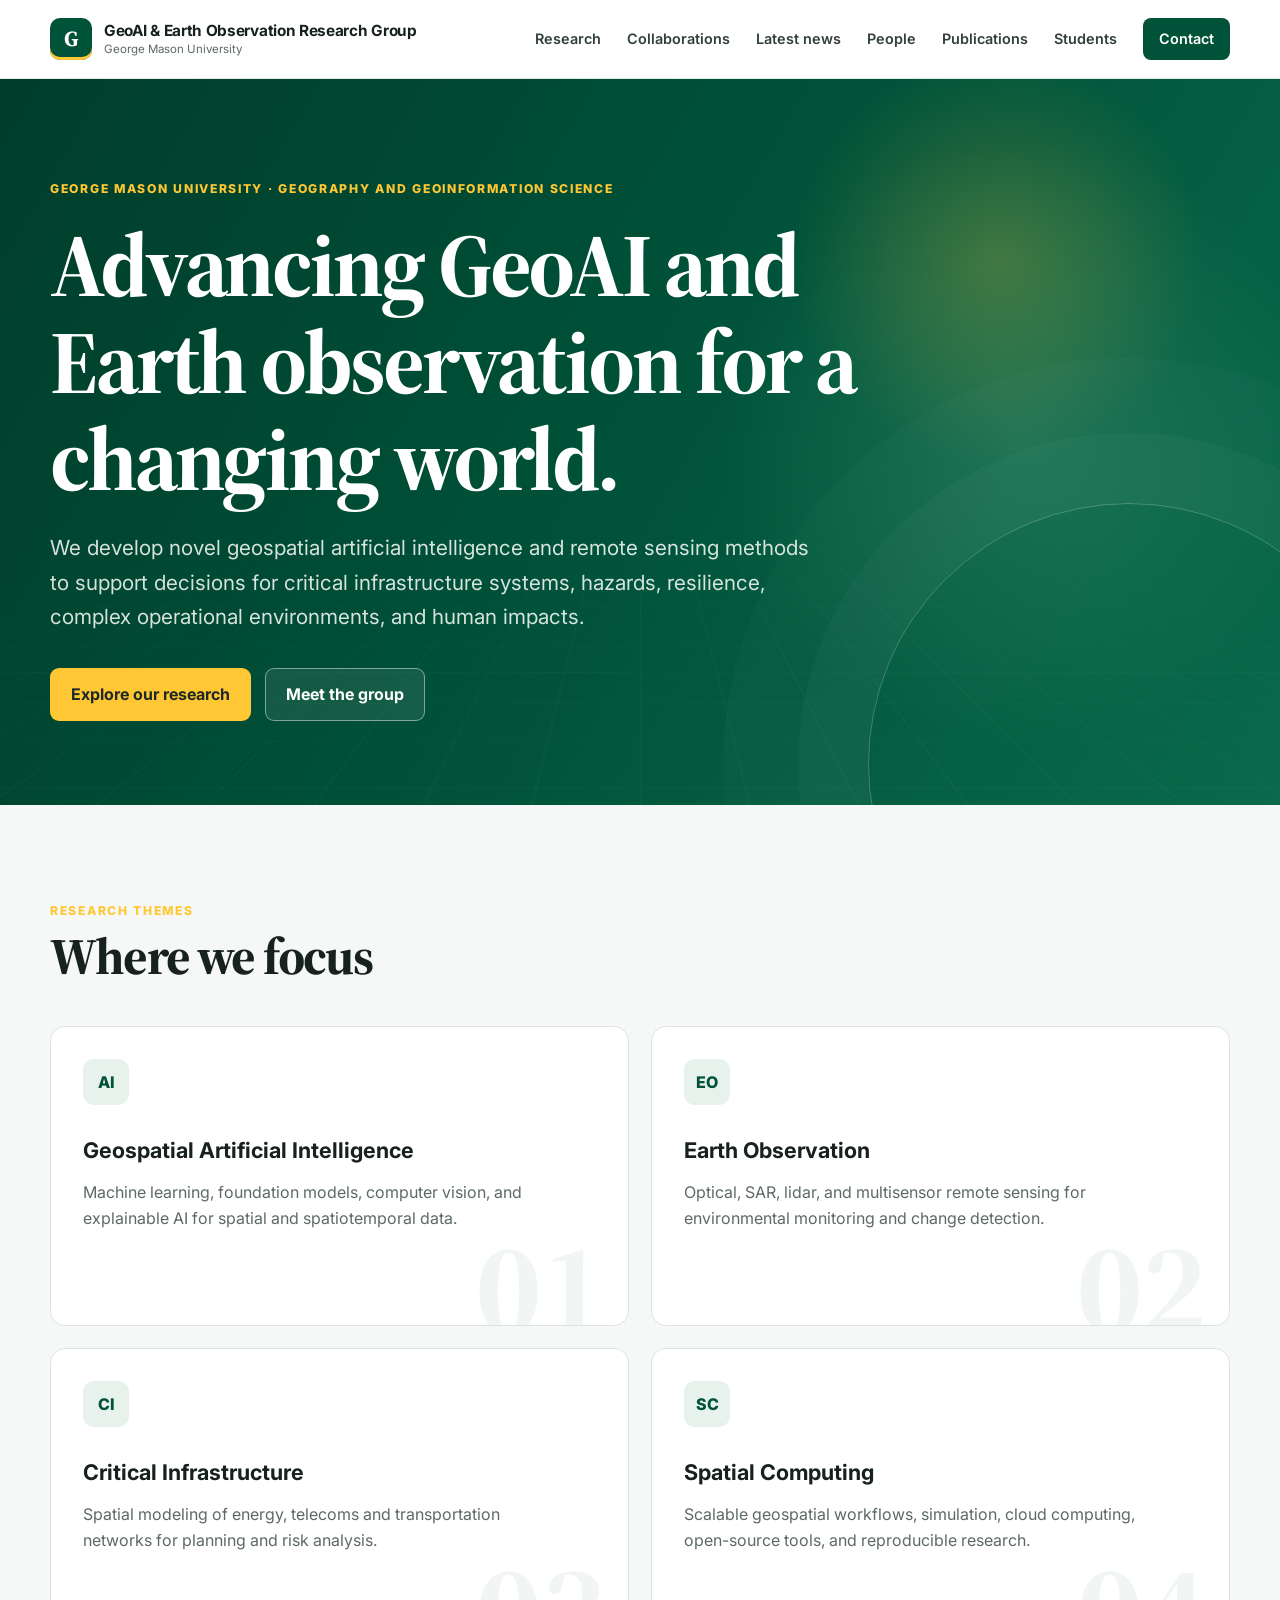
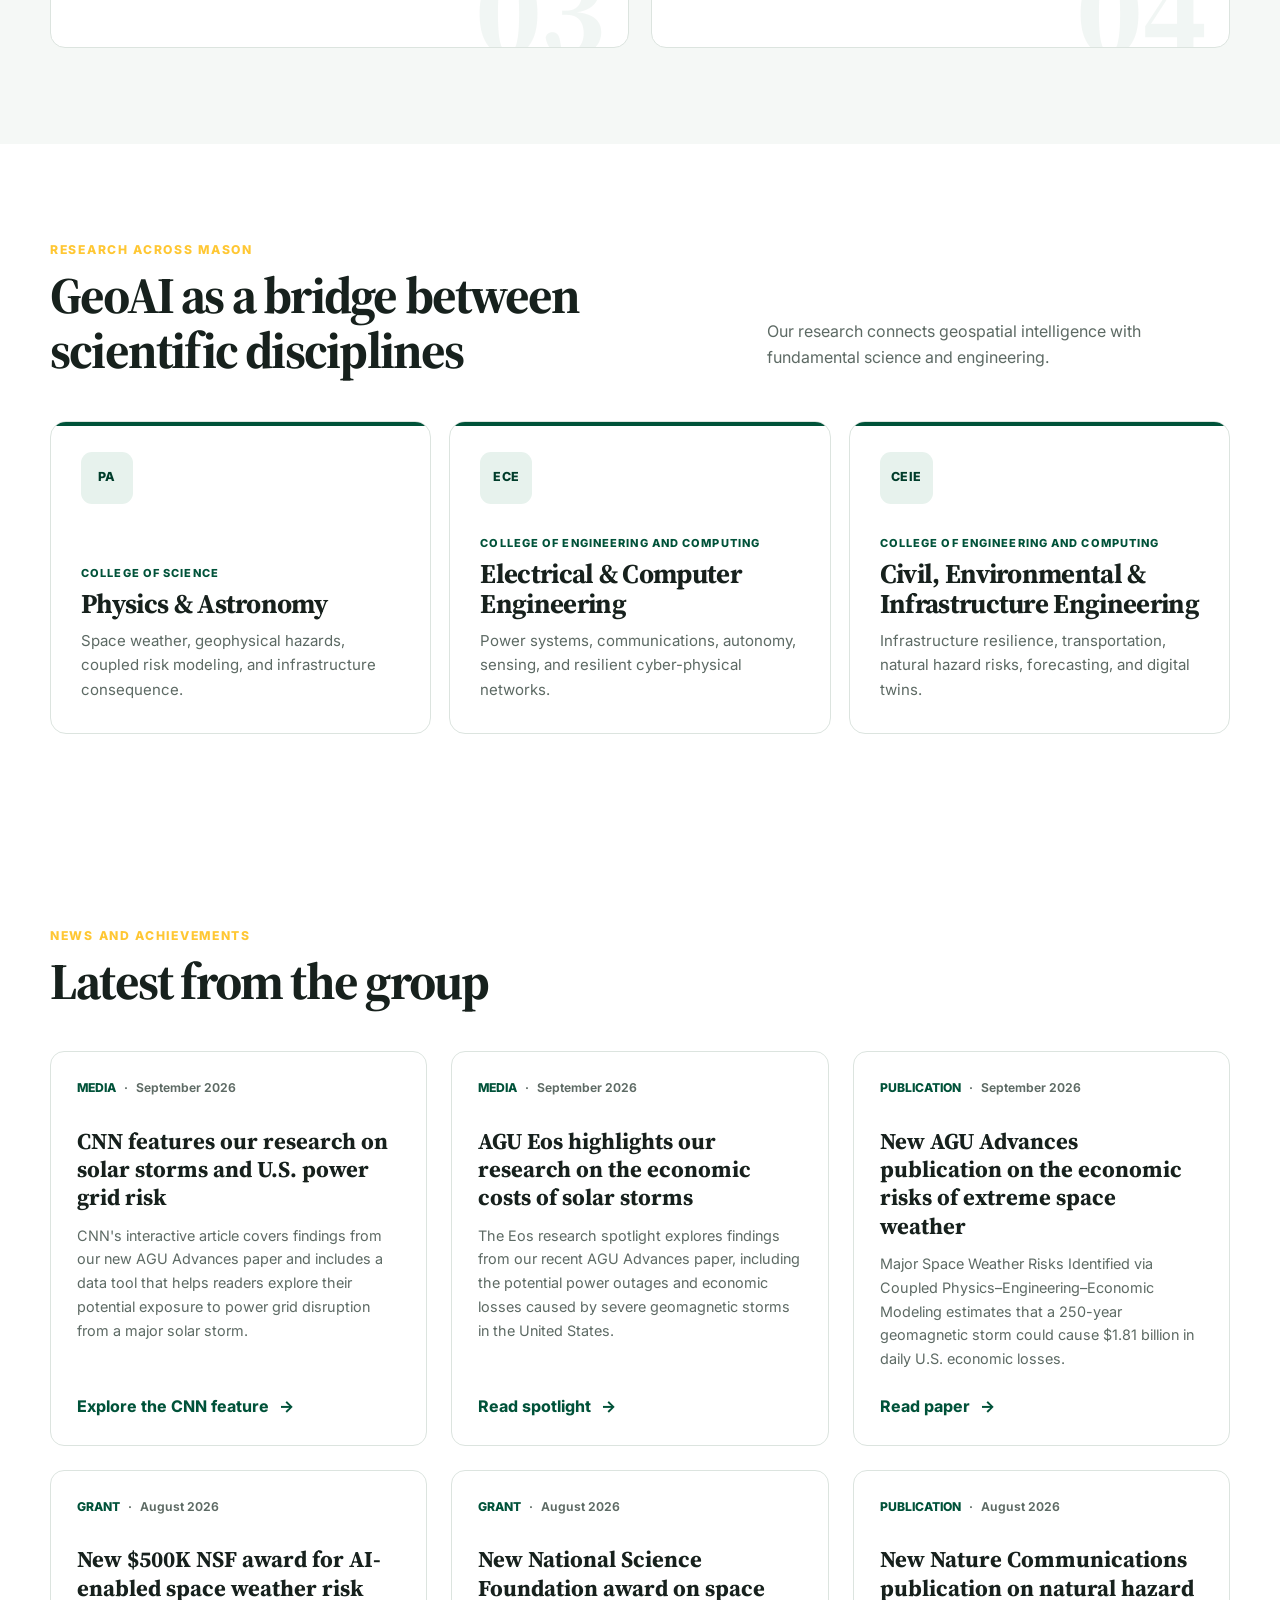
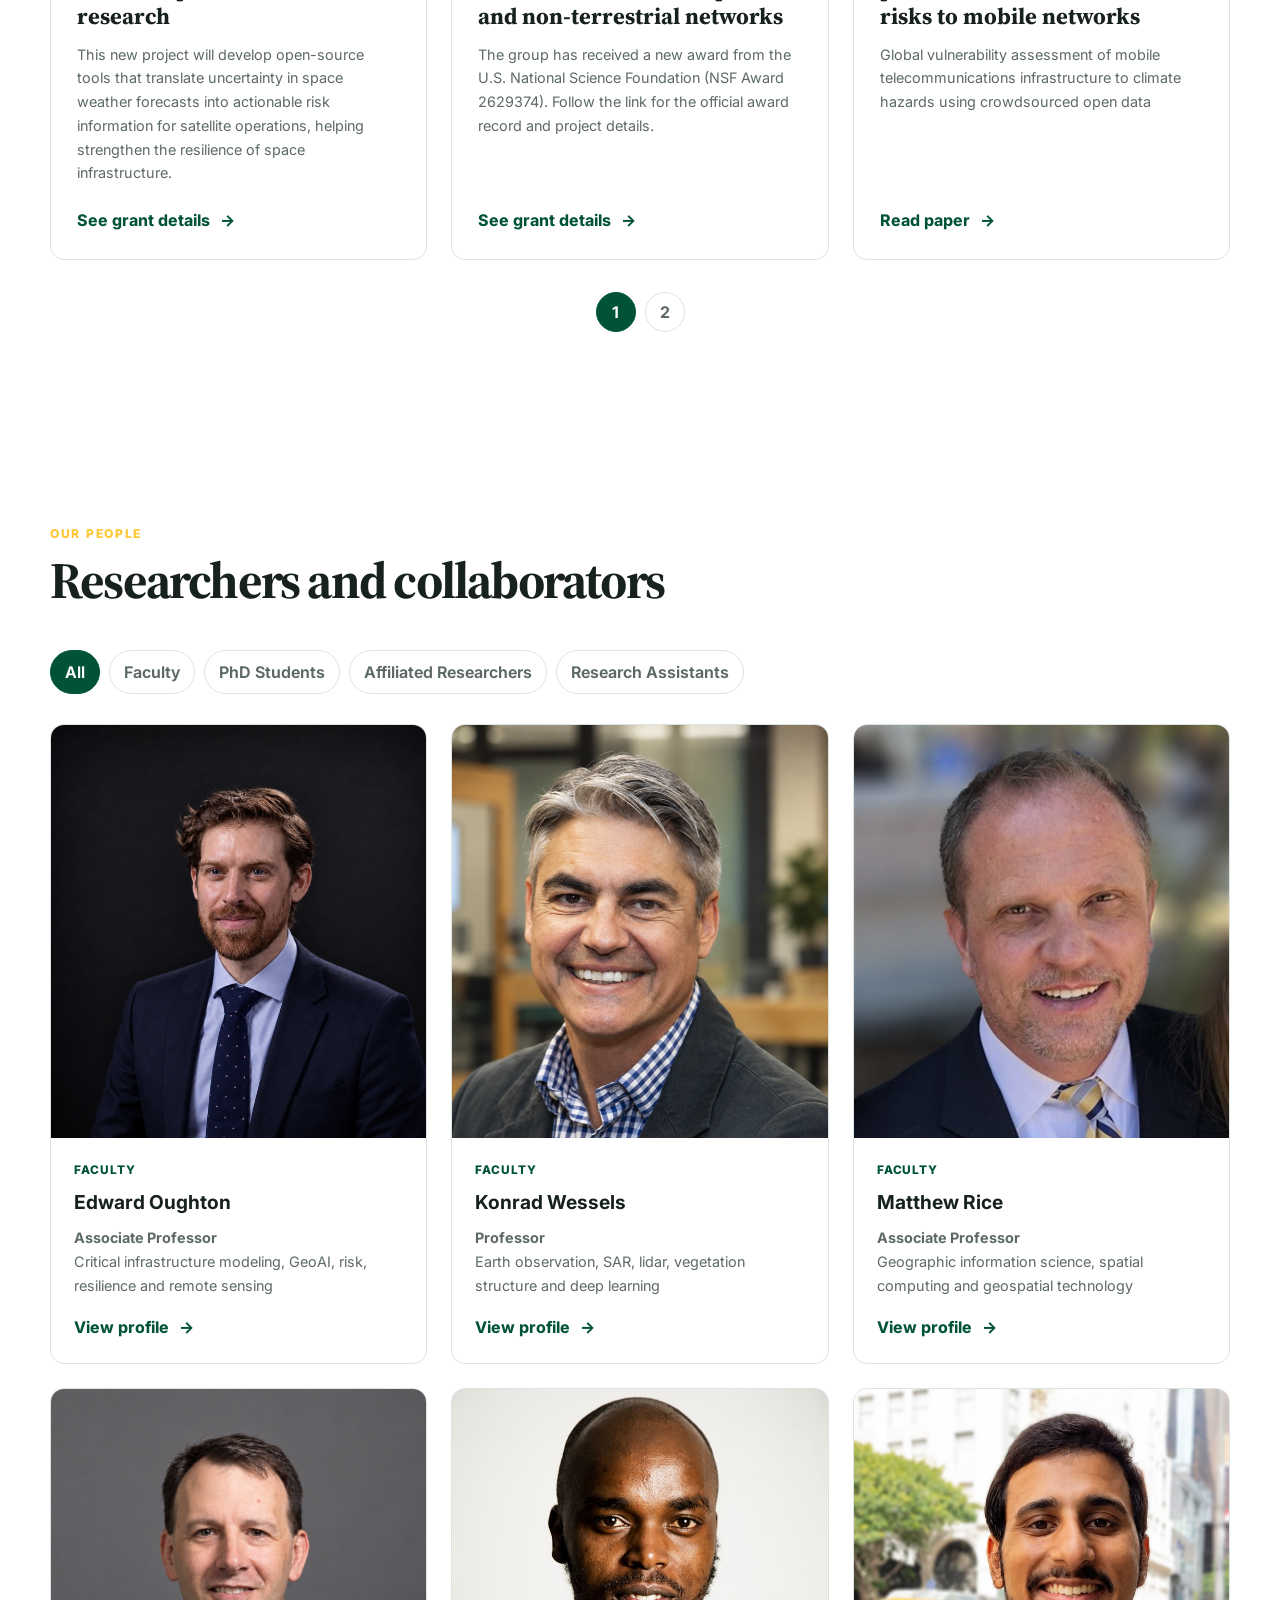
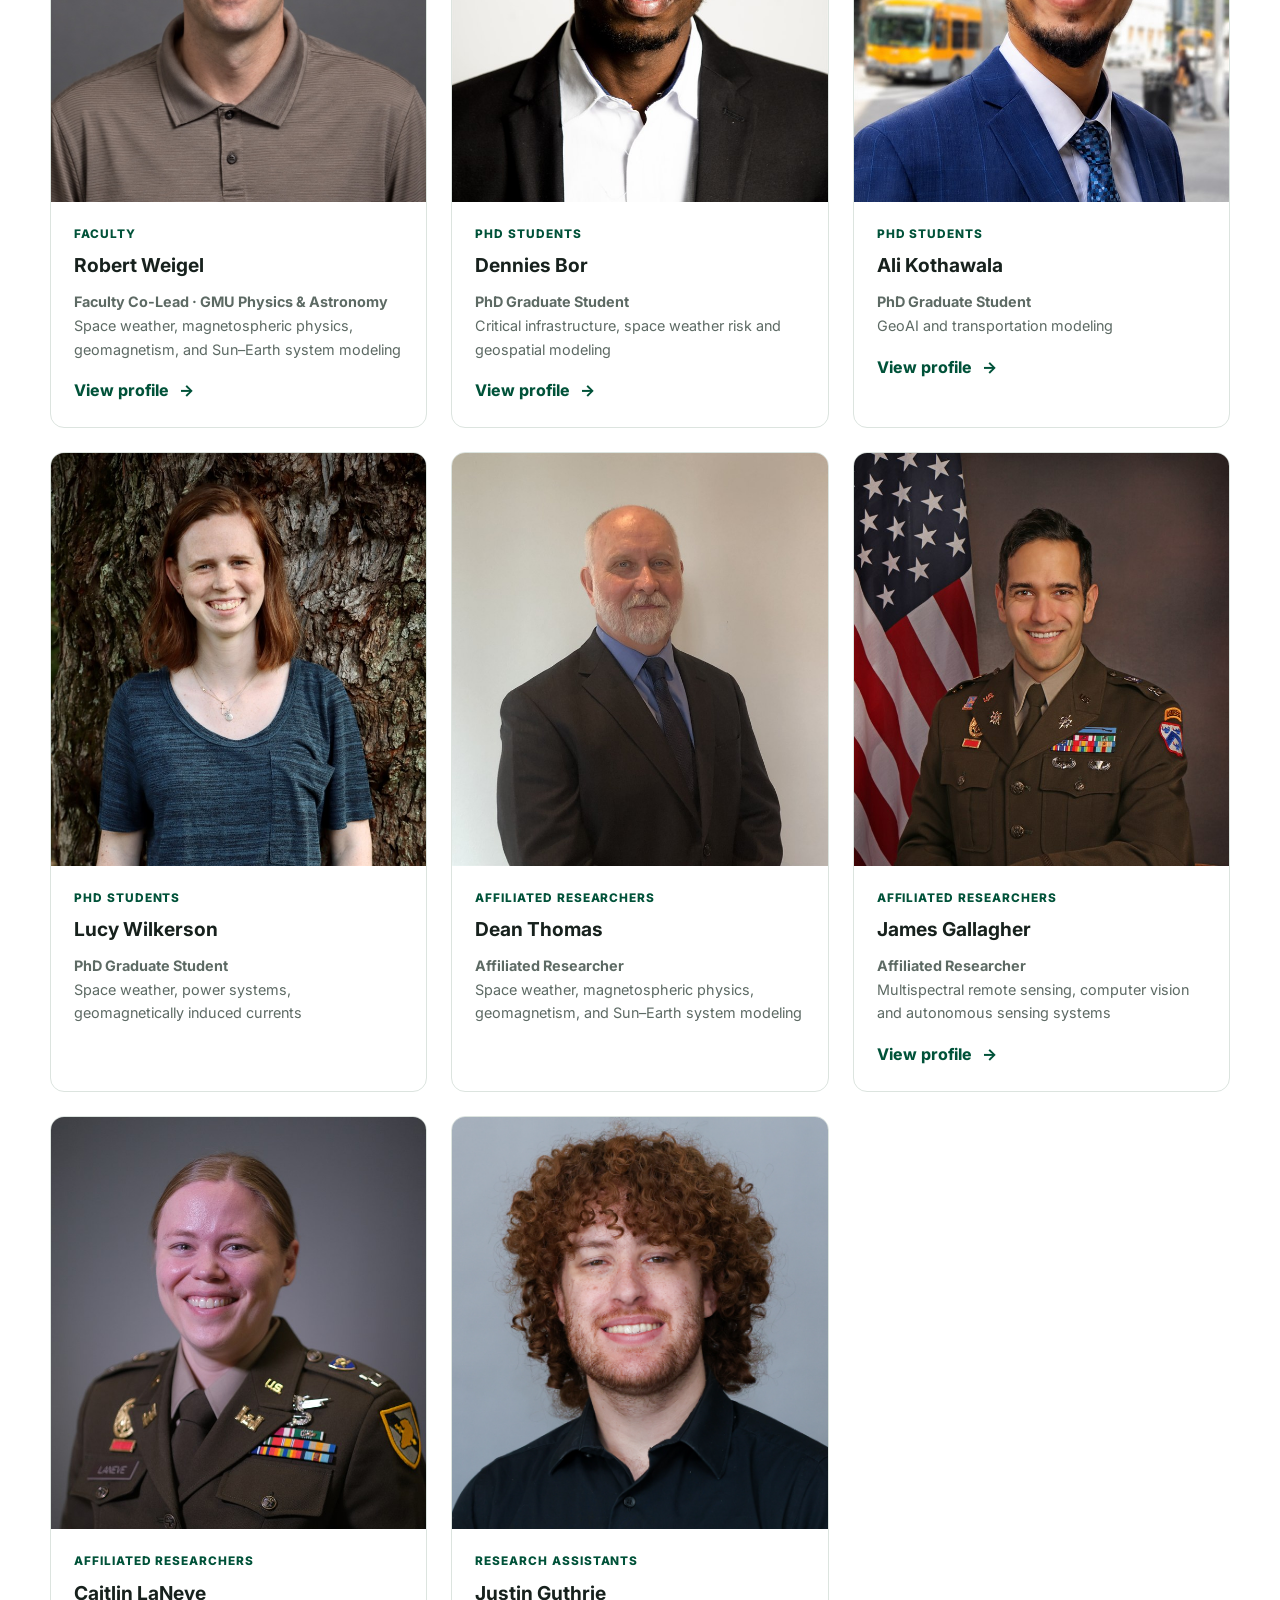
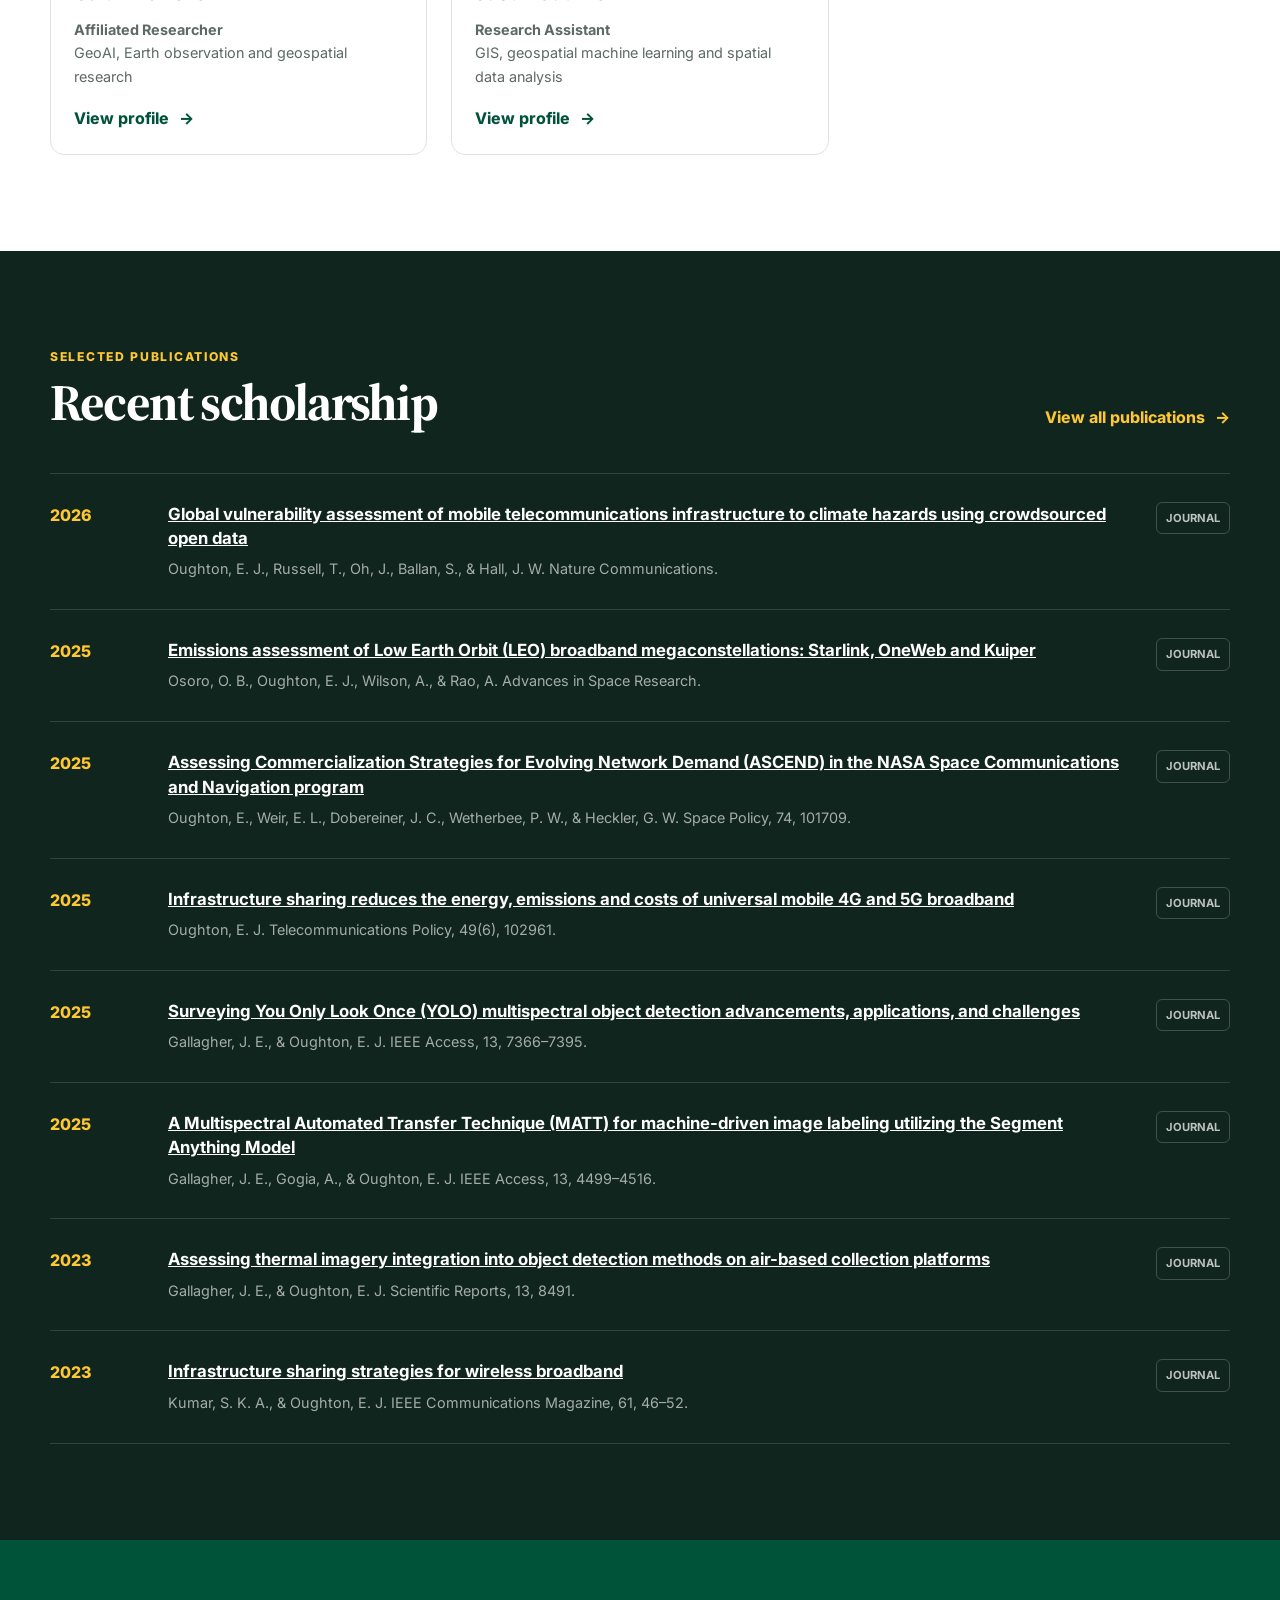
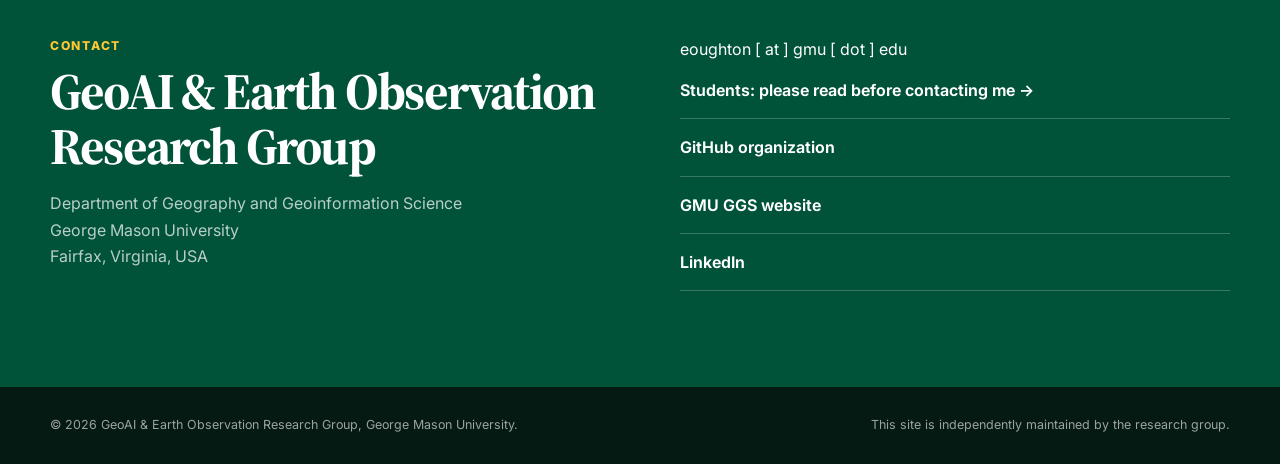
==== commit faf3cd5c: "Update student instructions" ====
--- a/index.html
+++ b/index.html
@@ -37,7 +37,7 @@
         <a href="#news">Latest news</a>
         <a href="#people">People</a>
         <a href="#publications">Publications</a>
-        <a href="join.html">Join Us</a>
+        <a href="students.html">Students</a>
         <a class="nav-cta" href="#contact">Contact</a>
       </nav>
     </div>
@@ -137,20 +137,6 @@
       </div>
     </section>
 
-    <section id="opportunities" class="section opportunity-section">
-      <div class="container opportunity-card">
-        <div>
-          <div class="section-kicker">Join the group</div>
-          <h2>Interested in GeoAI, remote sensing, or spatial computing?</h2>
-          <p>
-            Learn about research fit, PhD and student opportunities, useful technical preparation, and what to include
-            when contacting the group about joining or collaborating.
-          </p>
-        </div>
-        <a class="button button-primary" href="join.html">Information for prospective students</a>
-      </div>
-    </section>
-
     <section id="contact" class="section contact-section">
       <div class="container contact-grid">
         <div>
@@ -160,6 +146,7 @@
         </div>
         <div class="contact-links">
           <span>eoughton [ at ] gmu [ dot ] edu</span>
+          <a href="students.html">Students: please read before contacting me →</a>
           <a href="https://github.com/GeoAI-and-Earth-Observation">GitHub organization</a>
           <a href="https://science.gmu.edu/academics/departments-units/geography-geoinformation-science">GMU GGS website</a>
           <a href="https://www.linkedin.com/in/edwardoughton">LinkedIn</a>
--- a/assets/css/styles.css
+++ b/assets/css/styles.css
@@ -1053,3 +1053,22 @@
   .collab-topic-grid, .related-collab-grid { grid-template-columns: 1fr; }
   .collab-topic-card, .collab-panel { padding: 26px 24px; }
 }
+
+/* Give student instructions more room for questions and longer answers. */
+#student-instructions .faq-layout {
+  grid-template-columns: minmax(0, .55fr) minmax(0, 1.45fr);
+  gap: 48px;
+}
+
+#student-instructions .faq-list details p {
+  max-width: none;
+  margin-right: 0;
+  text-align: justify;
+}
+
+@media (max-width: 900px) {
+  #student-instructions .faq-layout {
+    grid-template-columns: minmax(0, 1fr);
+    gap: 42px;
+  }
+}
